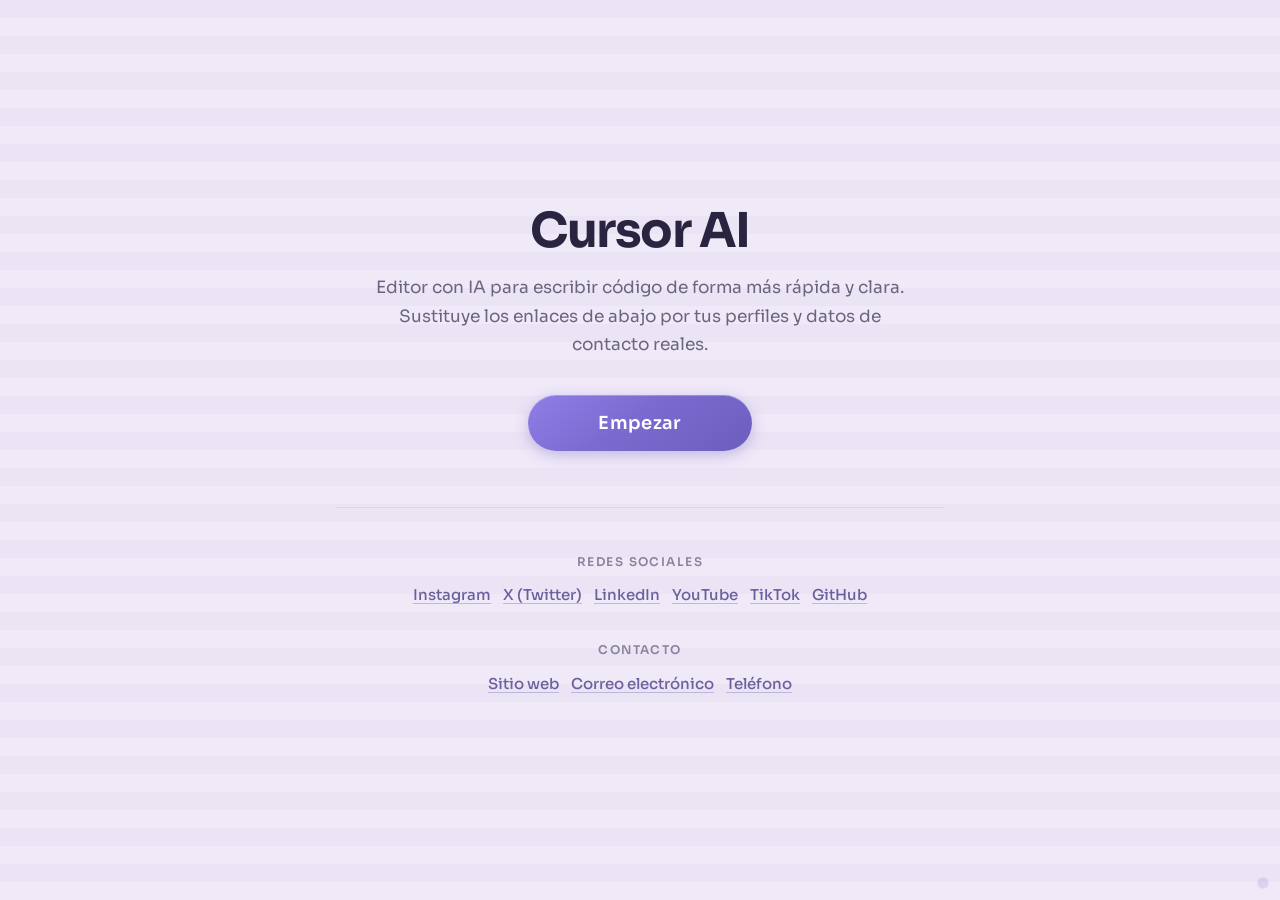
==== index.html @ 70b474c1 "Primer proyecto web con minijuego" ====
<!DOCTYPE html>
<html lang="es">
  <head>
    <meta charset="UTF-8" />
    <meta name="viewport" content="width=device-width, initial-scale=1.0" />
    <title>Cursor AI</title>
    <link rel="preconnect" href="https://fonts.googleapis.com" />
    <link rel="preconnect" href="https://fonts.gstatic.com" crossorigin />
    <link
      href="https://fonts.googleapis.com/css2?family=Sora:wght@400;500;600;700&display=swap"
      rel="stylesheet"
    />
    <link rel="stylesheet" href="styles.css" />
  </head>
  <body>
    <main class="hero">
      <h1 class="hero__title">Cursor AI</h1>
      <p class="hero__description">
        Editor con IA para escribir código de forma más rápida y clara. Sustituye
        los enlaces de abajo por tus perfiles y datos de contacto reales.
      </p>
      <button type="button" class="hero__button">Empezar</button>

      <footer class="footer">
        <section class="footer__section" aria-labelledby="footer-social">
          <h2 id="footer-social" class="footer__heading">Redes sociales</h2>
          <nav class="footer__nav" aria-label="Redes sociales">
            <a
              class="footer__link"
              href="https://www.instagram.com/"
              target="_blank"
              rel="noopener noreferrer"
              >Instagram</a
            >
            <a
              class="footer__link"
              href="https://x.com/"
              target="_blank"
              rel="noopener noreferrer"
              >X (Twitter)</a
            >
            <a
              class="footer__link"
              href="https://www.linkedin.com/"
              target="_blank"
              rel="noopener noreferrer"
              >LinkedIn</a
            >
            <a
              class="footer__link"
              href="https://www.youtube.com/"
              target="_blank"
              rel="noopener noreferrer"
              >YouTube</a
            >
            <a
              class="footer__link"
              href="https://www.tiktok.com/"
              target="_blank"
              rel="noopener noreferrer"
              >TikTok</a
            >
            <a
              class="footer__link"
              href="https://github.com/"
              target="_blank"
              rel="noopener noreferrer"
              >GitHub</a
            >
          </nav>
        </section>

        <section class="footer__section" aria-labelledby="footer-contact">
          <h2 id="footer-contact" class="footer__heading">Contacto</h2>
          <nav class="footer__nav" aria-label="Formas de contacto">
            <a
              class="footer__link"
              href="https://cursor.com"
              target="_blank"
              rel="noopener noreferrer"
              >Sitio web</a
            >
            <a
              class="footer__link"
              href="mailto:contacto@ejemplo.com"
              >Correo electrónico</a
            >
            <a class="footer__link" href="tel:+34900000000">Teléfono</a>
          </nav>
        </section>
      </footer>

      <a
        href="easter.html"
        class="easter-egg"
        aria-label="Secreto: ir al minijuego"
        title=""
      ></a>
    </main>
  </body>
</html>
---- styles.css ----
*,
*::before,
*::after {
  box-sizing: border-box;
}

html {
  -webkit-text-size-adjust: 100%;
}

body {
  margin: 0;
  min-height: 100vh;
  min-height: 100dvh;
  font-family: "Sora", system-ui, -apple-system, sans-serif;
  line-height: 1.65;
  color: #3d3754;
  display: flex;
  flex-direction: column;
  align-items: center;
  justify-content: center;
  padding: clamp(1.5rem, 4vw, 2.5rem) clamp(1.25rem, 5vw, 2rem);
  /* Fondo suave: rayas horizontales tenues + degradado */
  background-color: #f3f0fa;
  background-image: repeating-linear-gradient(
      180deg,
      #ebe4f5 0,
      #ebe4f5 18px,
      #f0e9f8 18px,
      #f0e9f8 36px
    ),
    repeating-linear-gradient(
      180deg,
      transparent 0,
      transparent 6px,
      rgba(124, 107, 207, 0.06) 6px,
      rgba(124, 107, 207, 0.06) 7px
    ),
    radial-gradient(
      ellipse 100% 70% at 50% -15%,
      rgba(255, 255, 255, 0.9),
      transparent 52%
    );
  background-attachment: fixed;
}

.hero {
  width: 100%;
  max-width: min(38rem, 100%);
  margin: 0 auto;
  padding: 0;
  text-align: center;
}

.hero__title {
  margin: 0 0 clamp(0.75rem, 2vw, 1rem);
  font-size: clamp(1.875rem, 6vw + 0.5rem, 3rem);
  font-weight: 700;
  letter-spacing: -0.03em;
  line-height: 1.15;
  color: #2a2440;
}

.hero__description {
  margin: 0 0 clamp(1.75rem, 5vw, 2.25rem);
  font-size: clamp(0.9375rem, 2.5vw, 1.0625rem);
  font-weight: 400;
  color: #6b6580;
  max-width: 32em;
  margin-left: auto;
  margin-right: auto;
}

.hero__button {
  display: inline-flex;
  align-items: center;
  justify-content: center;
  min-height: 3.5rem;
  min-width: 14rem;
  padding: 1rem 2.5rem;
  font-family: inherit;
  font-size: clamp(1rem, 2.5vw, 1.125rem);
  font-weight: 600;
  letter-spacing: 0.02em;
  color: #fff;
  background: linear-gradient(145deg, #8f7ee8 0%, #7c6bcf 45%, #6b5dbe 100%);
  border-radius: 999px;
  border: none;
  cursor: pointer;
  box-shadow: 0 4px 14px rgba(108, 91, 190, 0.35),
    0 1px 0 rgba(255, 255, 255, 0.25) inset;
  transition: transform 0.22s ease, box-shadow 0.22s ease,
    filter 0.22s ease;
}

.hero__button:hover {
  transform: translateY(-3px) scale(1.02);
  box-shadow: 0 12px 28px rgba(108, 91, 190, 0.45),
    0 4px 12px rgba(108, 91, 190, 0.2), 0 1px 0 rgba(255, 255, 255, 0.35) inset;
  filter: brightness(1.06);
}

.hero__button:focus-visible {
  outline: 3px solid rgba(124, 107, 207, 0.55);
  outline-offset: 4px;
}

.hero__button:active {
  transform: translateY(-1px) scale(1);
  box-shadow: 0 4px 16px rgba(108, 91, 190, 0.35);
  filter: brightness(0.98);
}

@media (prefers-reduced-motion: reduce) {
  .hero__button {
    transition: background 0.15s ease, box-shadow 0.15s ease;
  }

  .hero__button:hover {
    transform: none;
    filter: none;
    box-shadow: 0 6px 20px rgba(108, 91, 190, 0.4),
      0 1px 0 rgba(255, 255, 255, 0.25) inset;
  }

  .hero__button:active {
    transform: none;
  }
}

.footer {
  margin-top: clamp(2.5rem, 7vw, 3.5rem);
  padding-top: clamp(2rem, 6vw, 2.75rem);
  border-top: 1px solid rgba(42, 36, 64, 0.08);
  text-align: center;
}

.footer__section {
  margin-bottom: clamp(1.5rem, 4vw, 2rem);
}

.footer__section:last-child {
  margin-bottom: 0;
}

.footer__heading {
  margin: 0 0 0.75rem;
  font-size: clamp(0.6875rem, 2vw, 0.75rem);
  font-weight: 600;
  letter-spacing: 0.12em;
  text-transform: uppercase;
  color: #8b849e;
}

.footer__nav {
  display: flex;
  flex-wrap: wrap;
  gap: 0.5rem 0.75rem;
  justify-content: center;
  align-items: center;
}

.footer__link {
  font-size: clamp(0.875rem, 2.4vw, 0.9375rem);
  font-weight: 500;
  color: #6b5f9e;
  text-decoration: underline;
  text-decoration-color: rgba(107, 95, 158, 0.35);
  text-underline-offset: 0.2em;
  transition: color 0.15s ease, text-decoration-color 0.15s ease;
}

.footer__link:hover {
  color: #5548a8;
  text-decoration-color: rgba(85, 72, 168, 0.55);
}

.footer__link:focus-visible {
  outline: 2px solid rgba(124, 107, 207, 0.6);
  outline-offset: 3px;
  border-radius: 2px;
}

/* Easter egg: enlace discreto en esquina */
.easter-egg {
  position: fixed;
  z-index: 9999;
  right: max(0.75rem, env(safe-area-inset-right));
  bottom: max(0.75rem, env(safe-area-inset-bottom));
  width: 0.625rem;
  height: 0.625rem;
  border-radius: 50%;
  background: rgba(107, 93, 190, 0.35);
  box-shadow: 0 0 0 1px rgba(107, 93, 190, 0.2);
  opacity: 0.45;
  transition: opacity 0.2s ease, transform 0.2s ease, background 0.2s ease;
}

.easter-egg:hover {
  opacity: 1;
  background: rgba(107, 93, 190, 0.65);
  transform: scale(1.15);
}

.easter-egg:focus-visible {
  opacity: 1;
  outline: 2px solid #7c6bcf;
  outline-offset: 3px;
}

@media (prefers-reduced-motion: reduce) {
  .easter-egg {
    transition: none;
  }

  .easter-egg:hover {
    transform: none;
  }
}

/* Página del minijuego (easter.html) */
.game-page {
  width: 100%;
  max-width: 32rem;
  margin: 0 auto;
  padding: clamp(1.5rem, 5vw, 2.5rem) clamp(1rem, 4vw, 1.5rem)
    max(1.5rem, env(safe-area-inset-bottom));
  min-height: 100dvh;
  display: flex;
  flex-direction: column;
  align-items: center;
  justify-content: center;
  text-align: center;
}

.game-back {
  align-self: flex-start;
  margin-bottom: 1rem;
  font-size: 0.875rem;
  font-weight: 500;
  color: #6b6580;
  text-decoration: none;
  transition: color 0.15s ease;
}

.game-back:hover {
  color: #5548a8;
}

.game-back:focus-visible {
  outline: 2px solid rgba(124, 107, 207, 0.55);
  outline-offset: 3px;
  border-radius: 2px;
}

.game-title {
  margin: 0 0 0.5rem;
  font-size: clamp(1.5rem, 4vw, 1.875rem);
  font-weight: 700;
  letter-spacing: -0.02em;
  color: #2a2440;
}

.game-intro {
  margin: 0 0 1.25rem;
  font-size: 0.9375rem;
  color: #6b6580;
  max-width: 26rem;
}

.game-hud {
  display: flex;
  flex-wrap: wrap;
  gap: 0.75rem 1.5rem;
  justify-content: center;
  margin-bottom: 1rem;
  font-size: 0.9375rem;
  font-weight: 600;
  color: #524a68;
}

.game-field {
  position: relative;
  width: min(100%, 420px);
  height: min(52vh, 360px);
  flex-shrink: 0;
  border-radius: 1rem;
  border: 1px solid rgba(124, 107, 207, 0.18);
  background: rgba(255, 255, 255, 0.55);
  box-shadow: 0 8px 32px rgba(107, 93, 190, 0.12);
  overflow: hidden;
}

.game-target {
  position: absolute;
  left: 0;
  top: 0;
  width: 3rem;
  height: 3rem;
  margin: 0;
  padding: 0;
  border: none;
  border-radius: 50%;
  background: linear-gradient(145deg, #9d8ef0 0%, #7c6bcf 100%);
  cursor: pointer;
  box-shadow: 0 6px 20px rgba(108, 91, 190, 0.4);
  transition: transform 0.08s ease;
}

.game-target:not(:disabled):active {
  transform: scale(0.92);
}

.game-target:disabled {
  opacity: 0;
  pointer-events: none;
}

.is-hidden {
  display: none !important;
}

.game-overlay {
  position: fixed;
  inset: 0;
  z-index: 100;
  display: flex;
  align-items: center;
  justify-content: center;
  padding: 1.5rem;
  background: rgba(42, 36, 64, 0.35);
  backdrop-filter: blur(10px);
}

.game-overlay.is-hidden {
  display: none;
}

.game-modal {
  max-width: 22rem;
  padding: clamp(1.5rem, 4vw, 2rem);
  border-radius: 1rem;
  border: 1px solid rgba(124, 107, 207, 0.2);
  background: rgba(255, 255, 255, 0.92);
  box-shadow: 0 20px 50px rgba(107, 93, 190, 0.18);
  text-align: center;
}

.game-modal p {
  margin: 0 0 1.25rem;
  font-size: 0.9375rem;
  color: #524a68;
  line-height: 1.5;
}

.game-modal__actions {
  display: flex;
  flex-direction: column;
  gap: 0.75rem;
}

.game-modal button {
  font-family: inherit;
  font-size: 0.9375rem;
  font-weight: 600;
  padding: 0.65rem 1.25rem;
  border-radius: 0.5rem;
  border: 1px solid rgba(124, 107, 207, 0.22);
  cursor: pointer;
  transition: background 0.15s ease, color 0.15s ease, filter 0.15s ease,
    box-shadow 0.15s ease;
}

.game-modal .btn-primary {
  color: #fff;
  background: linear-gradient(145deg, #8f7ee8 0%, #7c6bcf 100%);
  border: none;
  box-shadow: 0 4px 14px rgba(108, 91, 190, 0.35);
}

.game-modal .btn-primary:hover {
  filter: brightness(1.06);
  box-shadow: 0 8px 22px rgba(108, 91, 190, 0.42);
}

.game-modal .btn-ghost {
  color: #6b6580;
  background: rgba(124, 107, 207, 0.08);
}

.game-modal .btn-ghost:hover {
  color: #5548a8;
  background: rgba(124, 107, 207, 0.14);
}

.game-modal a.btn-ghost {
  display: block;
  text-decoration: none;
  text-align: center;
  box-sizing: border-box;
  font-family: inherit;
  font-size: 0.9375rem;
  font-weight: 600;
  padding: 0.65rem 1.25rem;
  border-radius: 0.5rem;
  border: 1px solid rgba(124, 107, 207, 0.22);
}

.game-modal button:focus-visible,
.game-modal a.btn-ghost:focus-visible {
  outline: 2px solid rgba(124, 107, 207, 0.55);
  outline-offset: 2px;
}
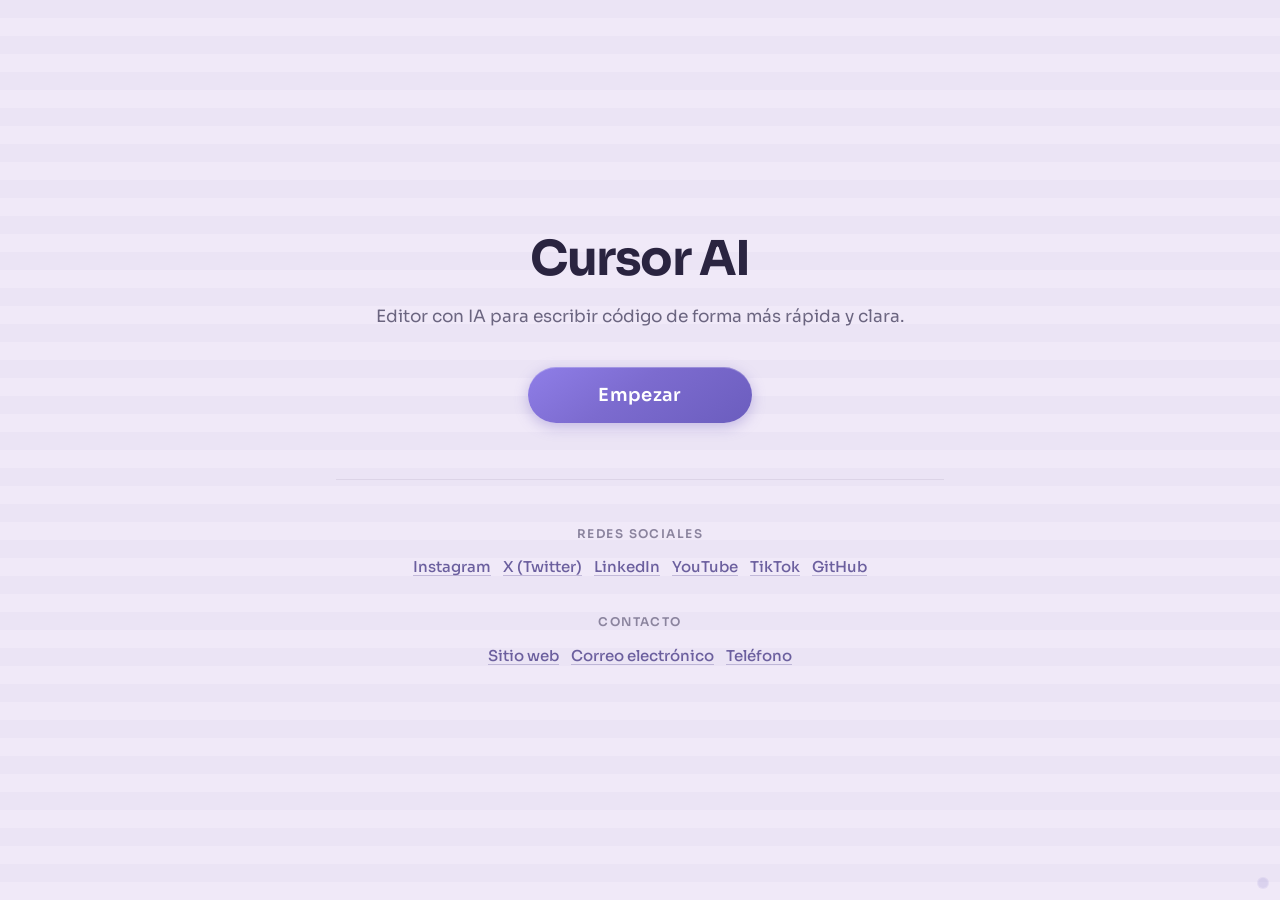
==== commit 8f44e8cf: "prueba final" ====
--- a/index.html
+++ b/index.html
@@ -16,8 +16,7 @@
     <main class="hero">
       <h1 class="hero__title">Cursor AI</h1>
       <p class="hero__description">
-        Editor con IA para escribir código de forma más rápida y clara. Sustituye
-        los enlaces de abajo por tus perfiles y datos de contacto reales.
+        Editor con IA para escribir código de forma más rápida y clara.
       </p>
       <button type="button" class="hero__button">Empezar</button>
 
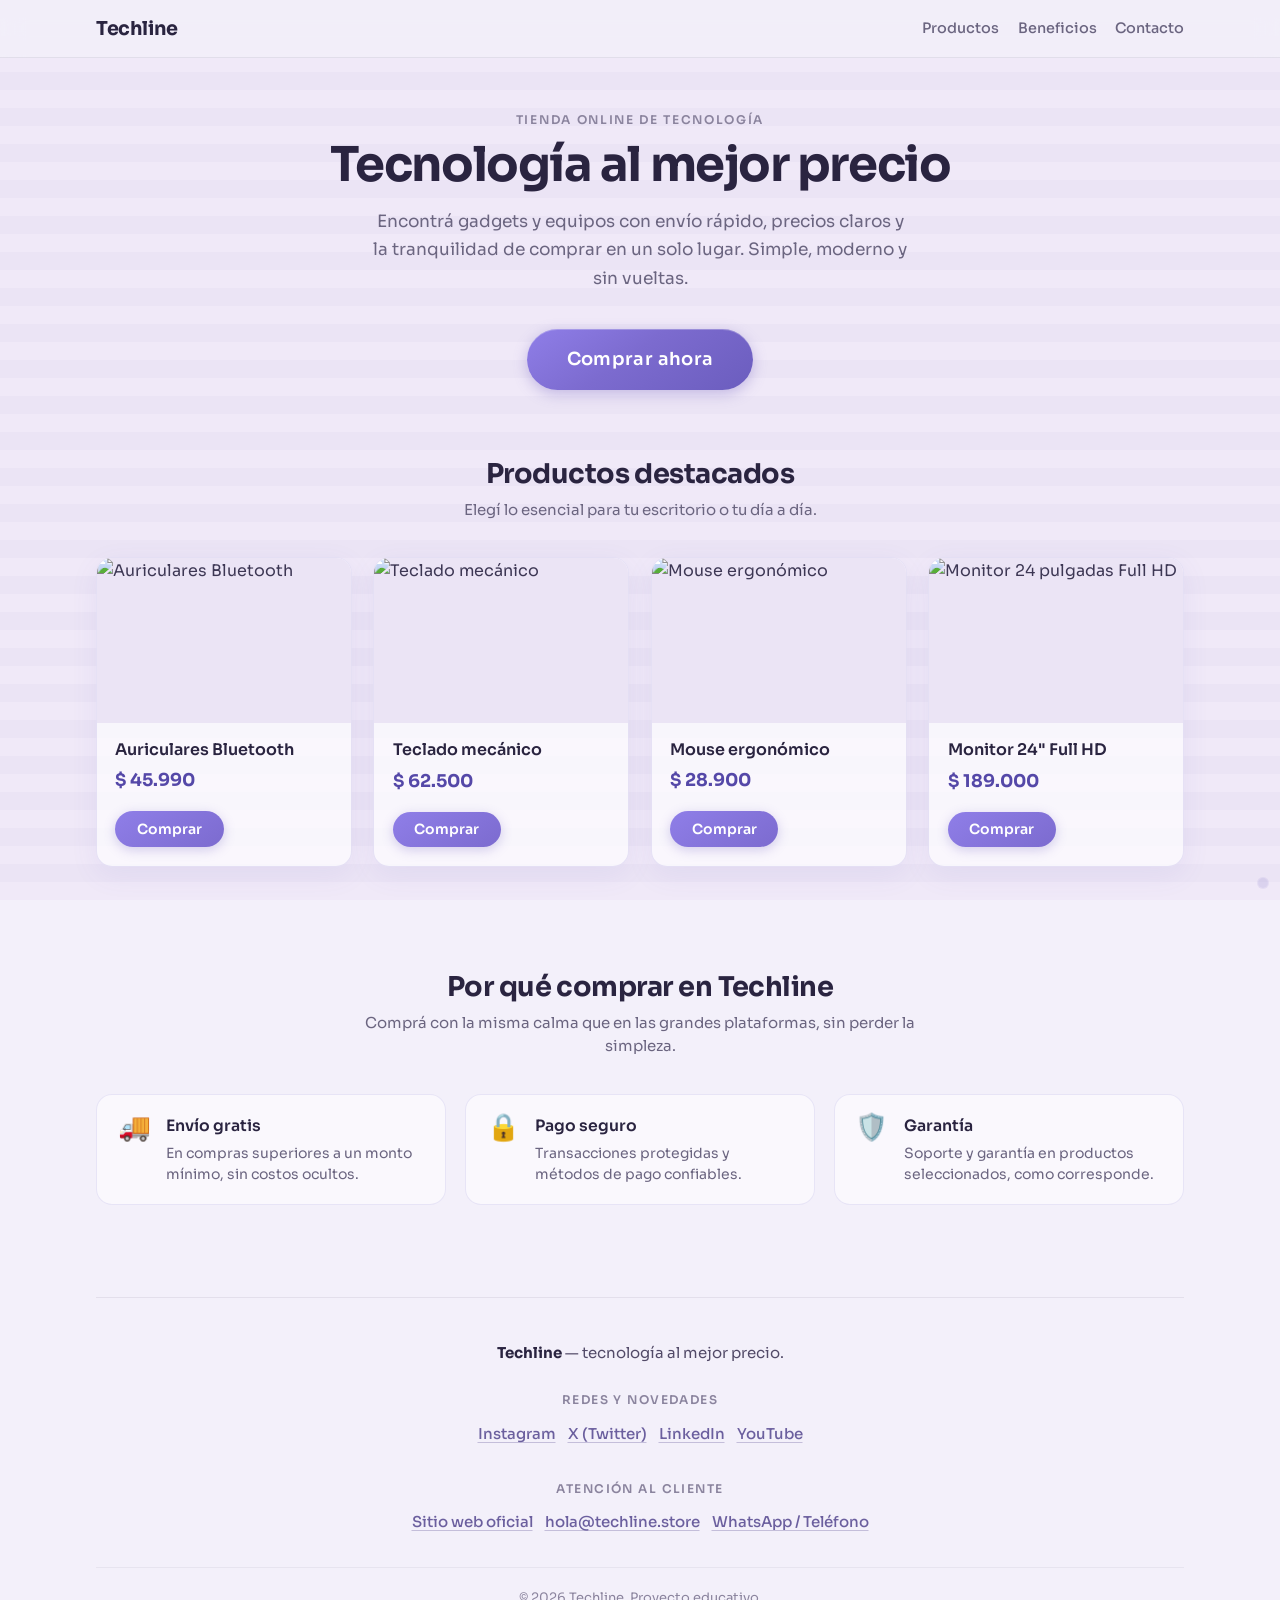
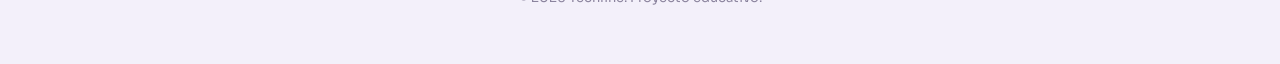
==== commit ac688aea: "actualizo mi web" ====
--- a/index.html
+++ b/index.html
@@ -3,7 +3,11 @@
   <head>
     <meta charset="UTF-8" />
     <meta name="viewport" content="width=device-width, initial-scale=1.0" />
-    <title>Cursor AI</title>
+    <meta
+      name="description"
+      content="Techline — tecnología al mejor precio. Auriculares, teclados, monitores y más."
+    />
+    <title>Techline — Tecnología al mejor precio</title>
     <link rel="preconnect" href="https://fonts.googleapis.com" />
     <link rel="preconnect" href="https://fonts.gstatic.com" crossorigin />
     <link
@@ -13,16 +17,187 @@
     <link rel="stylesheet" href="styles.css" />
   </head>
   <body>
-    <main class="hero">
-      <h1 class="hero__title">Cursor AI</h1>
-      <p class="hero__description">
-        Editor con IA para escribir código de forma más rápida y clara.
-      </p>
-      <button type="button" class="hero__button">Empezar</button>
-
-      <footer class="footer">
+    <header class="header">
+      <div class="header__inner">
+        <a href="#inicio" class="logo">Techline</a>
+        <nav class="nav" aria-label="Principal">
+          <a href="#productos" class="nav__link">Productos</a>
+          <a href="#beneficios" class="nav__link">Beneficios</a>
+          <a href="#contacto" class="nav__link">Contacto</a>
+        </nav>
+      </div>
+    </header>
+
+    <main class="main" id="inicio">
+      <section class="hero" aria-labelledby="hero-title">
+        <p class="hero__eyebrow">Tienda online de tecnología</p>
+        <h1 id="hero-title" class="hero__title">Tecnología al mejor precio</h1>
+        <p class="hero__description">
+          Encontrá gadgets y equipos con envío rápido, precios claros y la
+          tranquilidad de comprar en un solo lugar. Simple, moderno y sin
+          vueltas.
+        </p>
+        <a href="#productos" class="hero__button">Comprar ahora</a>
+      </section>
+
+      <section class="section products" id="productos" aria-labelledby="products-title">
+        <div class="section__head">
+          <h2 id="products-title" class="section__title">Productos destacados</h2>
+          <p class="section__subtitle">
+            Elegí lo esencial para tu escritorio o tu día a día.
+          </p>
+        </div>
+
+        <div class="products__grid">
+          <article class="product-card">
+            <div class="product-card__media">
+              <img
+                class="product-card__img"
+                src="https://placehold.co/400x260/ebe4f5/5548a8/png?text=Auriculares"
+                alt="Auriculares Bluetooth"
+                width="400"
+                height="260"
+                loading="lazy"
+              />
+            </div>
+            <div class="product-card__body">
+              <h3 class="product-card__name">Auriculares Bluetooth</h3>
+              <p class="product-card__price" aria-label="Precio">$ 45.990</p>
+              <button
+                type="button"
+                class="product-card__btn js-buy"
+                data-product="Auriculares Bluetooth"
+              >
+                Comprar
+              </button>
+            </div>
+          </article>
+
+          <article class="product-card">
+            <div class="product-card__media">
+              <img
+                class="product-card__img"
+                src="https://placehold.co/400x260/ebe4f5/5548a8/png?text=Teclado"
+                alt="Teclado mecánico"
+                width="400"
+                height="260"
+                loading="lazy"
+              />
+            </div>
+            <div class="product-card__body">
+              <h3 class="product-card__name">Teclado mecánico</h3>
+              <p class="product-card__price" aria-label="Precio">$ 62.500</p>
+              <button
+                type="button"
+                class="product-card__btn js-buy"
+                data-product="Teclado mecánico"
+              >
+                Comprar
+              </button>
+            </div>
+          </article>
+
+          <article class="product-card">
+            <div class="product-card__media">
+              <img
+                class="product-card__img"
+                src="https://placehold.co/400x260/ebe4f5/5548a8/png?text=Mouse"
+                alt="Mouse ergonómico"
+                width="400"
+                height="260"
+                loading="lazy"
+              />
+            </div>
+            <div class="product-card__body">
+              <h3 class="product-card__name">Mouse ergonómico</h3>
+              <p class="product-card__price" aria-label="Precio">$ 28.900</p>
+              <button
+                type="button"
+                class="product-card__btn js-buy"
+                data-product="Mouse ergonómico"
+              >
+                Comprar
+              </button>
+            </div>
+          </article>
+
+          <article class="product-card">
+            <div class="product-card__media">
+              <img
+                class="product-card__img"
+                src="https://placehold.co/400x260/ebe4f5/5548a8/png?text=Monitor"
+                alt="Monitor 24 pulgadas Full HD"
+                width="400"
+                height="260"
+                loading="lazy"
+              />
+            </div>
+            <div class="product-card__body">
+              <h3 class="product-card__name">Monitor 24&quot; Full HD</h3>
+              <p class="product-card__price" aria-label="Precio">$ 189.000</p>
+              <button
+                type="button"
+                class="product-card__btn js-buy"
+                data-product="Monitor 24 Full HD"
+              >
+                Comprar
+              </button>
+            </div>
+          </article>
+        </div>
+      </section>
+
+      <section
+        class="section benefits"
+        id="beneficios"
+        aria-labelledby="benefits-title"
+      >
+        <div class="section__head">
+          <h2 id="benefits-title" class="section__title">Por qué comprar en Techline</h2>
+          <p class="section__subtitle">
+            Comprá con la misma calma que en las grandes plataformas, sin perder
+            la simpleza.
+          </p>
+        </div>
+
+        <ul class="benefits__list">
+          <li class="benefits__item">
+            <span class="benefits__icon" aria-hidden="true">🚚</span>
+            <div class="benefits__text">
+              <h3 class="benefits__name">Envío gratis</h3>
+              <p class="benefits__desc">
+                En compras superiores a un monto mínimo, sin costos ocultos.
+              </p>
+            </div>
+          </li>
+          <li class="benefits__item">
+            <span class="benefits__icon" aria-hidden="true">🔒</span>
+            <div class="benefits__text">
+              <h3 class="benefits__name">Pago seguro</h3>
+              <p class="benefits__desc">
+                Transacciones protegidas y métodos de pago confiables.
+              </p>
+            </div>
+          </li>
+          <li class="benefits__item">
+            <span class="benefits__icon" aria-hidden="true">🛡️</span>
+            <div class="benefits__text">
+              <h3 class="benefits__name">Garantía</h3>
+              <p class="benefits__desc">
+                Soporte y garantía en productos seleccionados, como corresponde.
+              </p>
+            </div>
+          </li>
+        </ul>
+      </section>
+
+      <footer class="footer" id="contacto">
+        <p class="footer__brand">
+          <strong>Techline</strong> — tecnología al mejor precio.
+        </p>
+
         <section class="footer__section" aria-labelledby="footer-social">
-          <h2 id="footer-social" class="footer__heading">Redes sociales</h2>
+          <h2 id="footer-social" class="footer__heading">Redes y novedades</h2>
           <nav class="footer__nav" aria-label="Redes sociales">
             <a
               class="footer__link"
@@ -51,43 +226,33 @@
               target="_blank"
               rel="noopener noreferrer"
               >YouTube</a
-            >
-            <a
-              class="footer__link"
-              href="https://www.tiktok.com/"
-              target="_blank"
-              rel="noopener noreferrer"
-              >TikTok</a
-            >
-            <a
-              class="footer__link"
-              href="https://github.com/"
-              target="_blank"
-              rel="noopener noreferrer"
-              >GitHub</a
             >
           </nav>
         </section>
 
         <section class="footer__section" aria-labelledby="footer-contact">
-          <h2 id="footer-contact" class="footer__heading">Contacto</h2>
+          <h2 id="footer-contact" class="footer__heading">Atención al cliente</h2>
           <nav class="footer__nav" aria-label="Formas de contacto">
-            <a
-              class="footer__link"
-              href="https://cursor.com"
-              target="_blank"
-              rel="noopener noreferrer"
-              >Sitio web</a
-            >
-            <a
-              class="footer__link"
-              href="mailto:contacto@ejemplo.com"
-              >Correo electrónico</a
-            >
-            <a class="footer__link" href="tel:+34900000000">Teléfono</a>
+            <a class="footer__link" href="https://techline.example.com"
+              >Sitio web oficial</a
+            >
+            <a class="footer__link" href="mailto:hola@techline.store"
+              >hola@techline.store</a
+            >
+            <a class="footer__link" href="tel:+5411999887766">WhatsApp / Teléfono</a>
           </nav>
         </section>
+
+        <p class="footer__legal">© <span id="year"></span> Techline. Proyecto educativo.</p>
       </footer>
+
+      <div
+        id="toast"
+        class="toast"
+        role="status"
+        aria-live="polite"
+        aria-atomic="true"
+      ></div>
 
       <a
         href="easter.html"
@@ -96,5 +261,27 @@
         title=""
       ></a>
     </main>
+
+    <script>
+      document.getElementById("year").textContent = new Date().getFullYear();
+
+      (function () {
+        var toast = document.getElementById("toast");
+        var hideTimer;
+
+        document.querySelectorAll(".js-buy").forEach(function (btn) {
+          btn.addEventListener("click", function () {
+            var name = btn.getAttribute("data-product") || "Producto";
+            toast.textContent =
+              "¡Listo! Demo: agregamos «" + name + "» al carrito.";
+            toast.classList.add("toast--visible");
+            clearTimeout(hideTimer);
+            hideTimer = setTimeout(function () {
+              toast.classList.remove("toast--visible");
+            }, 3200);
+          });
+        });
+      })();
+    </script>
   </body>
 </html>
--- a/styles.css
+++ b/styles.css
@@ -6,6 +6,13 @@
 
 html {
   -webkit-text-size-adjust: 100%;
+  scroll-behavior: smooth;
+}
+
+@media (prefers-reduced-motion: reduce) {
+  html {
+    scroll-behavior: auto;
+  }
 }
 
 body {
@@ -15,12 +22,7 @@
   font-family: "Sora", system-ui, -apple-system, sans-serif;
   line-height: 1.65;
   color: #3d3754;
-  display: flex;
-  flex-direction: column;
-  align-items: center;
-  justify-content: center;
-  padding: clamp(1.5rem, 4vw, 2.5rem) clamp(1.25rem, 5vw, 2rem);
-  /* Fondo suave: rayas horizontales tenues + degradado */
+  /* Fondo suave: rayas horizontales tenues + degradado (misma estética) */
   background-color: #f3f0fa;
   background-image: repeating-linear-gradient(
       180deg,
@@ -44,12 +46,94 @@
   background-attachment: fixed;
 }
 
+.header {
+  position: sticky;
+  top: 0;
+  z-index: 50;
+  background: rgba(243, 240, 250, 0.88);
+  backdrop-filter: blur(12px);
+  -webkit-backdrop-filter: blur(12px);
+  border-bottom: 1px solid rgba(42, 36, 64, 0.08);
+}
+
+.header__inner {
+  max-width: 72rem;
+  margin: 0 auto;
+  padding: 0.8rem clamp(1.25rem, 5vw, 2rem);
+  display: flex;
+  align-items: center;
+  justify-content: space-between;
+  gap: 1rem;
+  flex-wrap: wrap;
+}
+
+.logo {
+  font-size: 1.2rem;
+  font-weight: 700;
+  letter-spacing: -0.02em;
+  color: #2a2440;
+  text-decoration: none;
+  transition: color 0.15s ease;
+}
+
+.logo:hover {
+  color: #5548a8;
+}
+
+.logo:focus-visible {
+  outline: 2px solid rgba(124, 107, 207, 0.55);
+  outline-offset: 3px;
+  border-radius: 4px;
+}
+
+.nav {
+  display: flex;
+  flex-wrap: wrap;
+  align-items: center;
+  gap: 0.25rem 1.15rem;
+}
+
+.nav__link {
+  font-size: 0.9rem;
+  font-weight: 500;
+  color: #6b6580;
+  text-decoration: none;
+  transition: color 0.15s ease;
+}
+
+.nav__link:hover {
+  color: #5548a8;
+}
+
+.nav__link:focus-visible {
+  outline: 2px solid rgba(124, 107, 207, 0.55);
+  outline-offset: 2px;
+  border-radius: 4px;
+}
+
+.main {
+  width: 100%;
+  max-width: 72rem;
+  margin: 0 auto;
+  padding: 0 clamp(1.25rem, 5vw, 2rem)
+    clamp(2.25rem, 5vw, 3.5rem);
+}
+
 .hero {
   width: 100%;
-  max-width: min(38rem, 100%);
+  max-width: 40rem;
   margin: 0 auto;
-  padding: 0;
+  padding: clamp(2rem, 6vw, 3.25rem) 0 clamp(0.5rem, 2vw, 1rem);
   text-align: center;
+}
+
+.hero__eyebrow {
+  margin: 0 0 0.45rem;
+  font-size: 0.75rem;
+  font-weight: 600;
+  letter-spacing: 0.14em;
+  text-transform: uppercase;
+  color: #8b849e;
 }
 
 .hero__title {
@@ -93,6 +177,11 @@
     filter 0.22s ease;
 }
 
+a.hero__button {
+  text-decoration: none;
+  box-sizing: border-box;
+}
+
 .hero__button:hover {
   transform: translateY(-3px) scale(1.02);
   box-shadow: 0 12px 28px rgba(108, 91, 190, 0.45),
@@ -128,11 +217,230 @@
   }
 }
 
+.section {
+  padding: clamp(2rem, 5vw, 3.25rem) 0;
+}
+
+.section__head {
+  max-width: 36rem;
+  margin: 0 auto clamp(1.5rem, 3.5vw, 2.25rem);
+  text-align: center;
+}
+
+.section__title {
+  margin: 0 0 0.45rem;
+  font-size: clamp(1.3rem, 3.2vw, 1.7rem);
+  font-weight: 700;
+  letter-spacing: -0.02em;
+  line-height: 1.2;
+  color: #2a2440;
+}
+
+.section__subtitle {
+  margin: 0;
+  font-size: 0.9375rem;
+  color: #6b6580;
+  line-height: 1.55;
+}
+
+.products__grid {
+  display: grid;
+  grid-template-columns: repeat(auto-fill, minmax(15.75rem, 1fr));
+  gap: clamp(1rem, 2.5vw, 1.35rem);
+}
+
+.product-card {
+  display: flex;
+  flex-direction: column;
+  background: rgba(255, 255, 255, 0.65);
+  border: 1px solid rgba(124, 107, 207, 0.16);
+  border-radius: 1rem;
+  overflow: hidden;
+  box-shadow: 0 8px 28px rgba(107, 93, 190, 0.08);
+  transition: transform 0.28s ease, box-shadow 0.28s ease,
+    border-color 0.28s ease;
+}
+
+.product-card:hover {
+  transform: translateY(-6px);
+  box-shadow: 0 18px 44px rgba(107, 93, 190, 0.14);
+  border-color: rgba(124, 107, 207, 0.3);
+}
+
+.product-card__media {
+  aspect-ratio: 400 / 260;
+  overflow: hidden;
+  background: #ebe4f5;
+}
+
+.product-card__img {
+  width: 100%;
+  height: 100%;
+  object-fit: cover;
+  display: block;
+  transition: transform 0.4s ease;
+}
+
+.product-card:hover .product-card__img {
+  transform: scale(1.06);
+}
+
+.product-card__body {
+  flex: 1;
+  display: flex;
+  flex-direction: column;
+  gap: 0.35rem;
+  padding: 1.05rem 1.15rem 1.2rem;
+  text-align: left;
+}
+
+.product-card__name {
+  margin: 0;
+  font-size: 1rem;
+  font-weight: 600;
+  color: #2a2440;
+  line-height: 1.3;
+}
+
+.product-card__price {
+  margin: 0;
+  font-size: 1.1rem;
+  font-weight: 700;
+  color: #5548a8;
+}
+
+.product-card__btn {
+  margin-top: 0.65rem;
+  align-self: flex-start;
+  padding: 0.55rem 1.35rem;
+  font-family: inherit;
+  font-size: 0.875rem;
+  font-weight: 600;
+  color: #fff;
+  background: linear-gradient(145deg, #8f7ee8 0%, #7c6bcf 100%);
+  border: none;
+  border-radius: 999px;
+  cursor: pointer;
+  box-shadow: 0 3px 12px rgba(108, 91, 190, 0.28);
+  transition: transform 0.2s ease, filter 0.2s ease, box-shadow 0.2s ease;
+}
+
+.product-card__btn:hover {
+  filter: brightness(1.06);
+  transform: translateY(-2px);
+  box-shadow: 0 8px 20px rgba(108, 91, 190, 0.34);
+}
+
+.product-card__btn:focus-visible {
+  outline: 2px solid rgba(124, 107, 207, 0.65);
+  outline-offset: 2px;
+}
+
+.product-card__btn:active {
+  transform: translateY(0);
+  filter: brightness(0.98);
+}
+
+.benefits__list {
+  list-style: none;
+  margin: 0;
+  padding: 0;
+  display: grid;
+  grid-template-columns: 1fr;
+  gap: 1rem;
+}
+
+@media (min-width: 700px) {
+  .benefits__list {
+    grid-template-columns: repeat(3, 1fr);
+    gap: 1.15rem;
+  }
+}
+
+.benefits__item {
+  display: flex;
+  gap: 0.95rem;
+  align-items: flex-start;
+  padding: 1.2rem 1.3rem;
+  background: rgba(255, 255, 255, 0.55);
+  border: 1px solid rgba(124, 107, 207, 0.14);
+  border-radius: 1rem;
+  transition: border-color 0.22s ease, box-shadow 0.22s ease;
+}
+
+.benefits__item:hover {
+  border-color: rgba(124, 107, 207, 0.26);
+  box-shadow: 0 12px 32px rgba(107, 93, 190, 0.11);
+}
+
+.benefits__icon {
+  font-size: 1.65rem;
+  line-height: 1;
+  flex-shrink: 0;
+}
+
+.benefits__text {
+  min-width: 0;
+}
+
+.benefits__name {
+  margin: 0 0 0.2rem;
+  font-size: 0.98rem;
+  font-weight: 600;
+  color: #2a2440;
+}
+
+.benefits__desc {
+  margin: 0;
+  font-size: 0.875rem;
+  color: #6b6580;
+  line-height: 1.5;
+}
+
+.toast {
+  position: fixed;
+  left: 50%;
+  bottom: max(1.1rem, env(safe-area-inset-bottom));
+  z-index: 10000;
+  max-width: min(22rem, calc(100vw - 2rem));
+  padding: 0.8rem 1.1rem;
+  font-size: 0.875rem;
+  font-weight: 500;
+  color: #2a2440;
+  text-align: center;
+  background: rgba(255, 255, 255, 0.96);
+  border: 1px solid rgba(124, 107, 207, 0.28);
+  border-radius: 0.75rem;
+  box-shadow: 0 14px 40px rgba(107, 93, 190, 0.22);
+  transform: translate(-50%, 130%);
+  opacity: 0;
+  pointer-events: none;
+  transition: transform 0.38s cubic-bezier(0.22, 1, 0.36, 1), opacity 0.28s ease;
+}
+
+.toast--visible {
+  transform: translate(-50%, 0);
+  opacity: 1;
+}
+
 .footer {
-  margin-top: clamp(2.5rem, 7vw, 3.5rem);
-  padding-top: clamp(2rem, 6vw, 2.75rem);
+  margin-top: clamp(1.5rem, 4vw, 2.5rem);
+  padding-top: clamp(2rem, 5vw, 2.75rem);
   border-top: 1px solid rgba(42, 36, 64, 0.08);
   text-align: center;
+}
+
+.footer__brand {
+  margin: 0 0 clamp(1.2rem, 3vw, 1.6rem);
+  font-size: 0.9375rem;
+  font-weight: 400;
+  color: #524a68;
+  line-height: 1.5;
+}
+
+.footer__brand strong {
+  font-weight: 700;
+  color: #2a2440;
 }
 
 .footer__section {
@@ -179,6 +487,14 @@
   outline: 2px solid rgba(124, 107, 207, 0.6);
   outline-offset: 3px;
   border-radius: 2px;
+}
+
+.footer__legal {
+  margin: clamp(1.35rem, 3.5vw, 1.85rem) 0 0;
+  padding-top: 1.15rem;
+  border-top: 1px solid rgba(42, 36, 64, 0.06);
+  font-size: 0.8125rem;
+  color: #8b849e;
 }
 
 /* Easter egg: enlace discreto en esquina */
@@ -215,6 +531,38 @@
 
   .easter-egg:hover {
     transform: none;
+  }
+
+  .product-card {
+    transition: border-color 0.2s ease, box-shadow 0.2s ease;
+  }
+
+  .product-card:hover {
+    transform: none;
+  }
+
+  .product-card:hover .product-card__img {
+    transform: none;
+  }
+
+  .product-card__btn {
+    transition: filter 0.15s ease, box-shadow 0.15s ease;
+  }
+
+  .product-card__btn:hover {
+    transform: none;
+  }
+
+  .benefits__item {
+    transition: border-color 0.2s ease, box-shadow 0.2s ease;
+  }
+
+  .toast {
+    transition: opacity 0.2s ease;
+  }
+
+  .toast--visible {
+    transform: translate(-50%, 0);
   }
 }
 
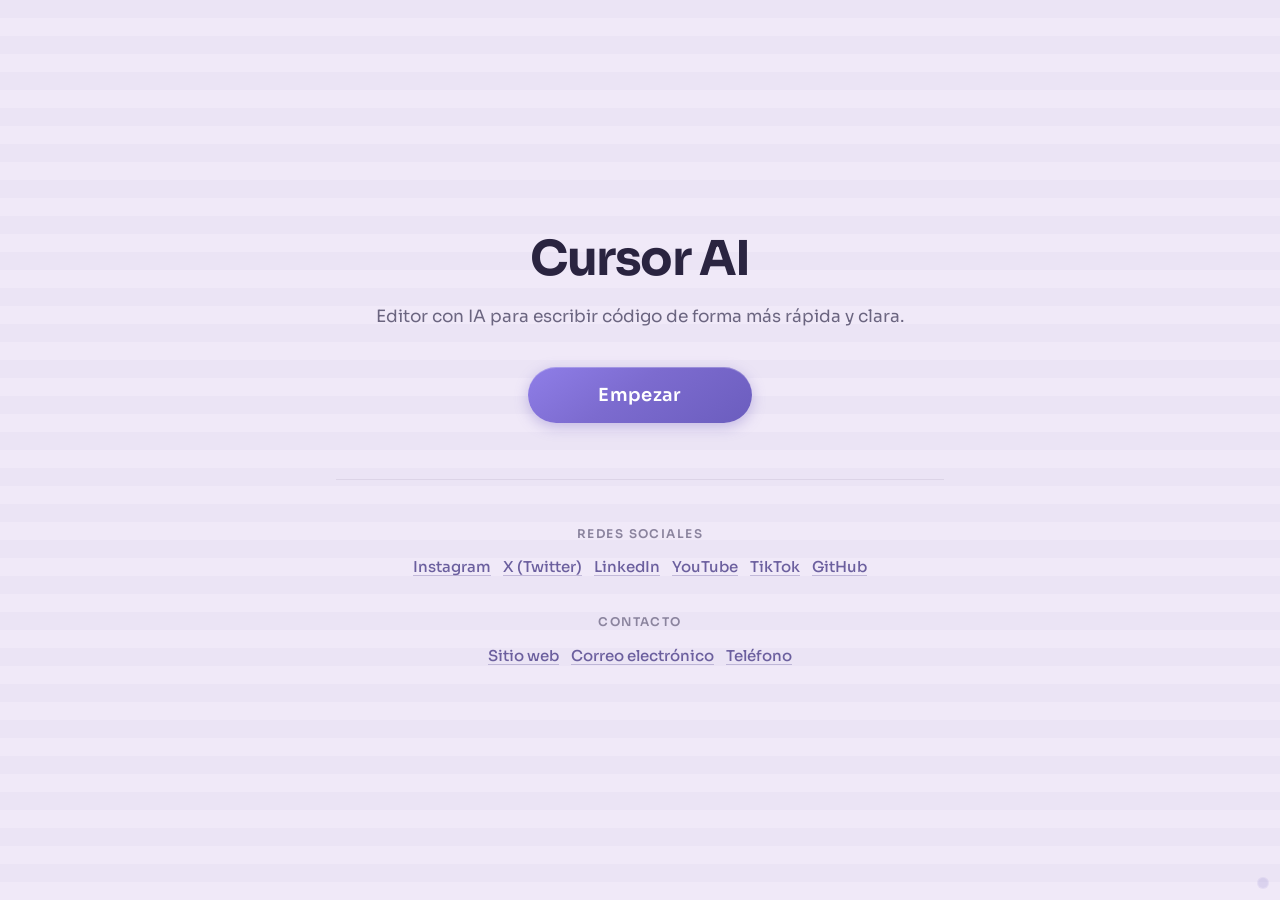
==== commit fbc91911: "deploy: 8f44e8cf56ae66f0d18634384af3e812173ec4cf" ====
--- a/index.html
+++ b/index.html
@@ -3,11 +3,7 @@
   <head>
     <meta charset="UTF-8" />
     <meta name="viewport" content="width=device-width, initial-scale=1.0" />
-    <meta
-      name="description"
-      content="Techline — tecnología al mejor precio. Auriculares, teclados, monitores y más."
-    />
-    <title>Techline — Tecnología al mejor precio</title>
+    <title>Cursor AI</title>
     <link rel="preconnect" href="https://fonts.googleapis.com" />
     <link rel="preconnect" href="https://fonts.gstatic.com" crossorigin />
     <link
@@ -17,187 +13,16 @@
     <link rel="stylesheet" href="styles.css" />
   </head>
   <body>
-    <header class="header">
-      <div class="header__inner">
-        <a href="#inicio" class="logo">Techline</a>
-        <nav class="nav" aria-label="Principal">
-          <a href="#productos" class="nav__link">Productos</a>
-          <a href="#beneficios" class="nav__link">Beneficios</a>
-          <a href="#contacto" class="nav__link">Contacto</a>
-        </nav>
-      </div>
-    </header>
+    <main class="hero">
+      <h1 class="hero__title">Cursor AI</h1>
+      <p class="hero__description">
+        Editor con IA para escribir código de forma más rápida y clara.
+      </p>
+      <button type="button" class="hero__button">Empezar</button>
 
-    <main class="main" id="inicio">
-      <section class="hero" aria-labelledby="hero-title">
-        <p class="hero__eyebrow">Tienda online de tecnología</p>
-        <h1 id="hero-title" class="hero__title">Tecnología al mejor precio</h1>
-        <p class="hero__description">
-          Encontrá gadgets y equipos con envío rápido, precios claros y la
-          tranquilidad de comprar en un solo lugar. Simple, moderno y sin
-          vueltas.
-        </p>
-        <a href="#productos" class="hero__button">Comprar ahora</a>
-      </section>
-
-      <section class="section products" id="productos" aria-labelledby="products-title">
-        <div class="section__head">
-          <h2 id="products-title" class="section__title">Productos destacados</h2>
-          <p class="section__subtitle">
-            Elegí lo esencial para tu escritorio o tu día a día.
-          </p>
-        </div>
-
-        <div class="products__grid">
-          <article class="product-card">
-            <div class="product-card__media">
-              <img
-                class="product-card__img"
-                src="https://placehold.co/400x260/ebe4f5/5548a8/png?text=Auriculares"
-                alt="Auriculares Bluetooth"
-                width="400"
-                height="260"
-                loading="lazy"
-              />
-            </div>
-            <div class="product-card__body">
-              <h3 class="product-card__name">Auriculares Bluetooth</h3>
-              <p class="product-card__price" aria-label="Precio">$ 45.990</p>
-              <button
-                type="button"
-                class="product-card__btn js-buy"
-                data-product="Auriculares Bluetooth"
-              >
-                Comprar
-              </button>
-            </div>
-          </article>
-
-          <article class="product-card">
-            <div class="product-card__media">
-              <img
-                class="product-card__img"
-                src="https://placehold.co/400x260/ebe4f5/5548a8/png?text=Teclado"
-                alt="Teclado mecánico"
-                width="400"
-                height="260"
-                loading="lazy"
-              />
-            </div>
-            <div class="product-card__body">
-              <h3 class="product-card__name">Teclado mecánico</h3>
-              <p class="product-card__price" aria-label="Precio">$ 62.500</p>
-              <button
-                type="button"
-                class="product-card__btn js-buy"
-                data-product="Teclado mecánico"
-              >
-                Comprar
-              </button>
-            </div>
-          </article>
-
-          <article class="product-card">
-            <div class="product-card__media">
-              <img
-                class="product-card__img"
-                src="https://placehold.co/400x260/ebe4f5/5548a8/png?text=Mouse"
-                alt="Mouse ergonómico"
-                width="400"
-                height="260"
-                loading="lazy"
-              />
-            </div>
-            <div class="product-card__body">
-              <h3 class="product-card__name">Mouse ergonómico</h3>
-              <p class="product-card__price" aria-label="Precio">$ 28.900</p>
-              <button
-                type="button"
-                class="product-card__btn js-buy"
-                data-product="Mouse ergonómico"
-              >
-                Comprar
-              </button>
-            </div>
-          </article>
-
-          <article class="product-card">
-            <div class="product-card__media">
-              <img
-                class="product-card__img"
-                src="https://placehold.co/400x260/ebe4f5/5548a8/png?text=Monitor"
-                alt="Monitor 24 pulgadas Full HD"
-                width="400"
-                height="260"
-                loading="lazy"
-              />
-            </div>
-            <div class="product-card__body">
-              <h3 class="product-card__name">Monitor 24&quot; Full HD</h3>
-              <p class="product-card__price" aria-label="Precio">$ 189.000</p>
-              <button
-                type="button"
-                class="product-card__btn js-buy"
-                data-product="Monitor 24 Full HD"
-              >
-                Comprar
-              </button>
-            </div>
-          </article>
-        </div>
-      </section>
-
-      <section
-        class="section benefits"
-        id="beneficios"
-        aria-labelledby="benefits-title"
-      >
-        <div class="section__head">
-          <h2 id="benefits-title" class="section__title">Por qué comprar en Techline</h2>
-          <p class="section__subtitle">
-            Comprá con la misma calma que en las grandes plataformas, sin perder
-            la simpleza.
-          </p>
-        </div>
-
-        <ul class="benefits__list">
-          <li class="benefits__item">
-            <span class="benefits__icon" aria-hidden="true">🚚</span>
-            <div class="benefits__text">
-              <h3 class="benefits__name">Envío gratis</h3>
-              <p class="benefits__desc">
-                En compras superiores a un monto mínimo, sin costos ocultos.
-              </p>
-            </div>
-          </li>
-          <li class="benefits__item">
-            <span class="benefits__icon" aria-hidden="true">🔒</span>
-            <div class="benefits__text">
-              <h3 class="benefits__name">Pago seguro</h3>
-              <p class="benefits__desc">
-                Transacciones protegidas y métodos de pago confiables.
-              </p>
-            </div>
-          </li>
-          <li class="benefits__item">
-            <span class="benefits__icon" aria-hidden="true">🛡️</span>
-            <div class="benefits__text">
-              <h3 class="benefits__name">Garantía</h3>
-              <p class="benefits__desc">
-                Soporte y garantía en productos seleccionados, como corresponde.
-              </p>
-            </div>
-          </li>
-        </ul>
-      </section>
-
-      <footer class="footer" id="contacto">
-        <p class="footer__brand">
-          <strong>Techline</strong> — tecnología al mejor precio.
-        </p>
-
+      <footer class="footer">
         <section class="footer__section" aria-labelledby="footer-social">
-          <h2 id="footer-social" class="footer__heading">Redes y novedades</h2>
+          <h2 id="footer-social" class="footer__heading">Redes sociales</h2>
           <nav class="footer__nav" aria-label="Redes sociales">
             <a
               class="footer__link"
@@ -227,32 +52,42 @@
               rel="noopener noreferrer"
               >YouTube</a
             >
+            <a
+              class="footer__link"
+              href="https://www.tiktok.com/"
+              target="_blank"
+              rel="noopener noreferrer"
+              >TikTok</a
+            >
+            <a
+              class="footer__link"
+              href="https://github.com/"
+              target="_blank"
+              rel="noopener noreferrer"
+              >GitHub</a
+            >
           </nav>
         </section>
 
         <section class="footer__section" aria-labelledby="footer-contact">
-          <h2 id="footer-contact" class="footer__heading">Atención al cliente</h2>
+          <h2 id="footer-contact" class="footer__heading">Contacto</h2>
           <nav class="footer__nav" aria-label="Formas de contacto">
-            <a class="footer__link" href="https://techline.example.com"
-              >Sitio web oficial</a
+            <a
+              class="footer__link"
+              href="https://cursor.com"
+              target="_blank"
+              rel="noopener noreferrer"
+              >Sitio web</a
             >
-            <a class="footer__link" href="mailto:hola@techline.store"
-              >hola@techline.store</a
+            <a
+              class="footer__link"
+              href="mailto:contacto@ejemplo.com"
+              >Correo electrónico</a
             >
-            <a class="footer__link" href="tel:+5411999887766">WhatsApp / Teléfono</a>
+            <a class="footer__link" href="tel:+34900000000">Teléfono</a>
           </nav>
         </section>
-
-        <p class="footer__legal">© <span id="year"></span> Techline. Proyecto educativo.</p>
       </footer>
-
-      <div
-        id="toast"
-        class="toast"
-        role="status"
-        aria-live="polite"
-        aria-atomic="true"
-      ></div>
 
       <a
         href="easter.html"
@@ -261,27 +96,5 @@
         title=""
       ></a>
     </main>
-
-    <script>
-      document.getElementById("year").textContent = new Date().getFullYear();
-
-      (function () {
-        var toast = document.getElementById("toast");
-        var hideTimer;
-
-        document.querySelectorAll(".js-buy").forEach(function (btn) {
-          btn.addEventListener("click", function () {
-            var name = btn.getAttribute("data-product") || "Producto";
-            toast.textContent =
-              "¡Listo! Demo: agregamos «" + name + "» al carrito.";
-            toast.classList.add("toast--visible");
-            clearTimeout(hideTimer);
-            hideTimer = setTimeout(function () {
-              toast.classList.remove("toast--visible");
-            }, 3200);
-          });
-        });
-      })();
-    </script>
   </body>
 </html>
--- a/styles.css
+++ b/styles.css
@@ -6,13 +6,6 @@
 
 html {
   -webkit-text-size-adjust: 100%;
-  scroll-behavior: smooth;
-}
-
-@media (prefers-reduced-motion: reduce) {
-  html {
-    scroll-behavior: auto;
-  }
 }
 
 body {
@@ -22,7 +15,12 @@
   font-family: "Sora", system-ui, -apple-system, sans-serif;
   line-height: 1.65;
   color: #3d3754;
-  /* Fondo suave: rayas horizontales tenues + degradado (misma estética) */
+  display: flex;
+  flex-direction: column;
+  align-items: center;
+  justify-content: center;
+  padding: clamp(1.5rem, 4vw, 2.5rem) clamp(1.25rem, 5vw, 2rem);
+  /* Fondo suave: rayas horizontales tenues + degradado */
   background-color: #f3f0fa;
   background-image: repeating-linear-gradient(
       180deg,
@@ -46,94 +44,12 @@
   background-attachment: fixed;
 }
 
-.header {
-  position: sticky;
-  top: 0;
-  z-index: 50;
-  background: rgba(243, 240, 250, 0.88);
-  backdrop-filter: blur(12px);
-  -webkit-backdrop-filter: blur(12px);
-  border-bottom: 1px solid rgba(42, 36, 64, 0.08);
-}
-
-.header__inner {
-  max-width: 72rem;
-  margin: 0 auto;
-  padding: 0.8rem clamp(1.25rem, 5vw, 2rem);
-  display: flex;
-  align-items: center;
-  justify-content: space-between;
-  gap: 1rem;
-  flex-wrap: wrap;
-}
-
-.logo {
-  font-size: 1.2rem;
-  font-weight: 700;
-  letter-spacing: -0.02em;
-  color: #2a2440;
-  text-decoration: none;
-  transition: color 0.15s ease;
-}
-
-.logo:hover {
-  color: #5548a8;
-}
-
-.logo:focus-visible {
-  outline: 2px solid rgba(124, 107, 207, 0.55);
-  outline-offset: 3px;
-  border-radius: 4px;
-}
-
-.nav {
-  display: flex;
-  flex-wrap: wrap;
-  align-items: center;
-  gap: 0.25rem 1.15rem;
-}
-
-.nav__link {
-  font-size: 0.9rem;
-  font-weight: 500;
-  color: #6b6580;
-  text-decoration: none;
-  transition: color 0.15s ease;
-}
-
-.nav__link:hover {
-  color: #5548a8;
-}
-
-.nav__link:focus-visible {
-  outline: 2px solid rgba(124, 107, 207, 0.55);
-  outline-offset: 2px;
-  border-radius: 4px;
-}
-
-.main {
-  width: 100%;
-  max-width: 72rem;
-  margin: 0 auto;
-  padding: 0 clamp(1.25rem, 5vw, 2rem)
-    clamp(2.25rem, 5vw, 3.5rem);
-}
-
 .hero {
   width: 100%;
-  max-width: 40rem;
+  max-width: min(38rem, 100%);
   margin: 0 auto;
-  padding: clamp(2rem, 6vw, 3.25rem) 0 clamp(0.5rem, 2vw, 1rem);
+  padding: 0;
   text-align: center;
-}
-
-.hero__eyebrow {
-  margin: 0 0 0.45rem;
-  font-size: 0.75rem;
-  font-weight: 600;
-  letter-spacing: 0.14em;
-  text-transform: uppercase;
-  color: #8b849e;
 }
 
 .hero__title {
@@ -177,11 +93,6 @@
     filter 0.22s ease;
 }
 
-a.hero__button {
-  text-decoration: none;
-  box-sizing: border-box;
-}
-
 .hero__button:hover {
   transform: translateY(-3px) scale(1.02);
   box-shadow: 0 12px 28px rgba(108, 91, 190, 0.45),
@@ -217,230 +128,11 @@
   }
 }
 
-.section {
-  padding: clamp(2rem, 5vw, 3.25rem) 0;
-}
-
-.section__head {
-  max-width: 36rem;
-  margin: 0 auto clamp(1.5rem, 3.5vw, 2.25rem);
-  text-align: center;
-}
-
-.section__title {
-  margin: 0 0 0.45rem;
-  font-size: clamp(1.3rem, 3.2vw, 1.7rem);
-  font-weight: 700;
-  letter-spacing: -0.02em;
-  line-height: 1.2;
-  color: #2a2440;
-}
-
-.section__subtitle {
-  margin: 0;
-  font-size: 0.9375rem;
-  color: #6b6580;
-  line-height: 1.55;
-}
-
-.products__grid {
-  display: grid;
-  grid-template-columns: repeat(auto-fill, minmax(15.75rem, 1fr));
-  gap: clamp(1rem, 2.5vw, 1.35rem);
-}
-
-.product-card {
-  display: flex;
-  flex-direction: column;
-  background: rgba(255, 255, 255, 0.65);
-  border: 1px solid rgba(124, 107, 207, 0.16);
-  border-radius: 1rem;
-  overflow: hidden;
-  box-shadow: 0 8px 28px rgba(107, 93, 190, 0.08);
-  transition: transform 0.28s ease, box-shadow 0.28s ease,
-    border-color 0.28s ease;
-}
-
-.product-card:hover {
-  transform: translateY(-6px);
-  box-shadow: 0 18px 44px rgba(107, 93, 190, 0.14);
-  border-color: rgba(124, 107, 207, 0.3);
-}
-
-.product-card__media {
-  aspect-ratio: 400 / 260;
-  overflow: hidden;
-  background: #ebe4f5;
-}
-
-.product-card__img {
-  width: 100%;
-  height: 100%;
-  object-fit: cover;
-  display: block;
-  transition: transform 0.4s ease;
-}
-
-.product-card:hover .product-card__img {
-  transform: scale(1.06);
-}
-
-.product-card__body {
-  flex: 1;
-  display: flex;
-  flex-direction: column;
-  gap: 0.35rem;
-  padding: 1.05rem 1.15rem 1.2rem;
-  text-align: left;
-}
-
-.product-card__name {
-  margin: 0;
-  font-size: 1rem;
-  font-weight: 600;
-  color: #2a2440;
-  line-height: 1.3;
-}
-
-.product-card__price {
-  margin: 0;
-  font-size: 1.1rem;
-  font-weight: 700;
-  color: #5548a8;
-}
-
-.product-card__btn {
-  margin-top: 0.65rem;
-  align-self: flex-start;
-  padding: 0.55rem 1.35rem;
-  font-family: inherit;
-  font-size: 0.875rem;
-  font-weight: 600;
-  color: #fff;
-  background: linear-gradient(145deg, #8f7ee8 0%, #7c6bcf 100%);
-  border: none;
-  border-radius: 999px;
-  cursor: pointer;
-  box-shadow: 0 3px 12px rgba(108, 91, 190, 0.28);
-  transition: transform 0.2s ease, filter 0.2s ease, box-shadow 0.2s ease;
-}
-
-.product-card__btn:hover {
-  filter: brightness(1.06);
-  transform: translateY(-2px);
-  box-shadow: 0 8px 20px rgba(108, 91, 190, 0.34);
-}
-
-.product-card__btn:focus-visible {
-  outline: 2px solid rgba(124, 107, 207, 0.65);
-  outline-offset: 2px;
-}
-
-.product-card__btn:active {
-  transform: translateY(0);
-  filter: brightness(0.98);
-}
-
-.benefits__list {
-  list-style: none;
-  margin: 0;
-  padding: 0;
-  display: grid;
-  grid-template-columns: 1fr;
-  gap: 1rem;
-}
-
-@media (min-width: 700px) {
-  .benefits__list {
-    grid-template-columns: repeat(3, 1fr);
-    gap: 1.15rem;
-  }
-}
-
-.benefits__item {
-  display: flex;
-  gap: 0.95rem;
-  align-items: flex-start;
-  padding: 1.2rem 1.3rem;
-  background: rgba(255, 255, 255, 0.55);
-  border: 1px solid rgba(124, 107, 207, 0.14);
-  border-radius: 1rem;
-  transition: border-color 0.22s ease, box-shadow 0.22s ease;
-}
-
-.benefits__item:hover {
-  border-color: rgba(124, 107, 207, 0.26);
-  box-shadow: 0 12px 32px rgba(107, 93, 190, 0.11);
-}
-
-.benefits__icon {
-  font-size: 1.65rem;
-  line-height: 1;
-  flex-shrink: 0;
-}
-
-.benefits__text {
-  min-width: 0;
-}
-
-.benefits__name {
-  margin: 0 0 0.2rem;
-  font-size: 0.98rem;
-  font-weight: 600;
-  color: #2a2440;
-}
-
-.benefits__desc {
-  margin: 0;
-  font-size: 0.875rem;
-  color: #6b6580;
-  line-height: 1.5;
-}
-
-.toast {
-  position: fixed;
-  left: 50%;
-  bottom: max(1.1rem, env(safe-area-inset-bottom));
-  z-index: 10000;
-  max-width: min(22rem, calc(100vw - 2rem));
-  padding: 0.8rem 1.1rem;
-  font-size: 0.875rem;
-  font-weight: 500;
-  color: #2a2440;
-  text-align: center;
-  background: rgba(255, 255, 255, 0.96);
-  border: 1px solid rgba(124, 107, 207, 0.28);
-  border-radius: 0.75rem;
-  box-shadow: 0 14px 40px rgba(107, 93, 190, 0.22);
-  transform: translate(-50%, 130%);
-  opacity: 0;
-  pointer-events: none;
-  transition: transform 0.38s cubic-bezier(0.22, 1, 0.36, 1), opacity 0.28s ease;
-}
-
-.toast--visible {
-  transform: translate(-50%, 0);
-  opacity: 1;
-}
-
 .footer {
-  margin-top: clamp(1.5rem, 4vw, 2.5rem);
-  padding-top: clamp(2rem, 5vw, 2.75rem);
+  margin-top: clamp(2.5rem, 7vw, 3.5rem);
+  padding-top: clamp(2rem, 6vw, 2.75rem);
   border-top: 1px solid rgba(42, 36, 64, 0.08);
   text-align: center;
-}
-
-.footer__brand {
-  margin: 0 0 clamp(1.2rem, 3vw, 1.6rem);
-  font-size: 0.9375rem;
-  font-weight: 400;
-  color: #524a68;
-  line-height: 1.5;
-}
-
-.footer__brand strong {
-  font-weight: 700;
-  color: #2a2440;
 }
 
 .footer__section {
@@ -487,14 +179,6 @@
   outline: 2px solid rgba(124, 107, 207, 0.6);
   outline-offset: 3px;
   border-radius: 2px;
-}
-
-.footer__legal {
-  margin: clamp(1.35rem, 3.5vw, 1.85rem) 0 0;
-  padding-top: 1.15rem;
-  border-top: 1px solid rgba(42, 36, 64, 0.06);
-  font-size: 0.8125rem;
-  color: #8b849e;
 }
 
 /* Easter egg: enlace discreto en esquina */
@@ -531,38 +215,6 @@
 
   .easter-egg:hover {
     transform: none;
-  }
-
-  .product-card {
-    transition: border-color 0.2s ease, box-shadow 0.2s ease;
-  }
-
-  .product-card:hover {
-    transform: none;
-  }
-
-  .product-card:hover .product-card__img {
-    transform: none;
-  }
-
-  .product-card__btn {
-    transition: filter 0.15s ease, box-shadow 0.15s ease;
-  }
-
-  .product-card__btn:hover {
-    transform: none;
-  }
-
-  .benefits__item {
-    transition: border-color 0.2s ease, box-shadow 0.2s ease;
-  }
-
-  .toast {
-    transition: opacity 0.2s ease;
-  }
-
-  .toast--visible {
-    transform: translate(-50%, 0);
   }
 }
 
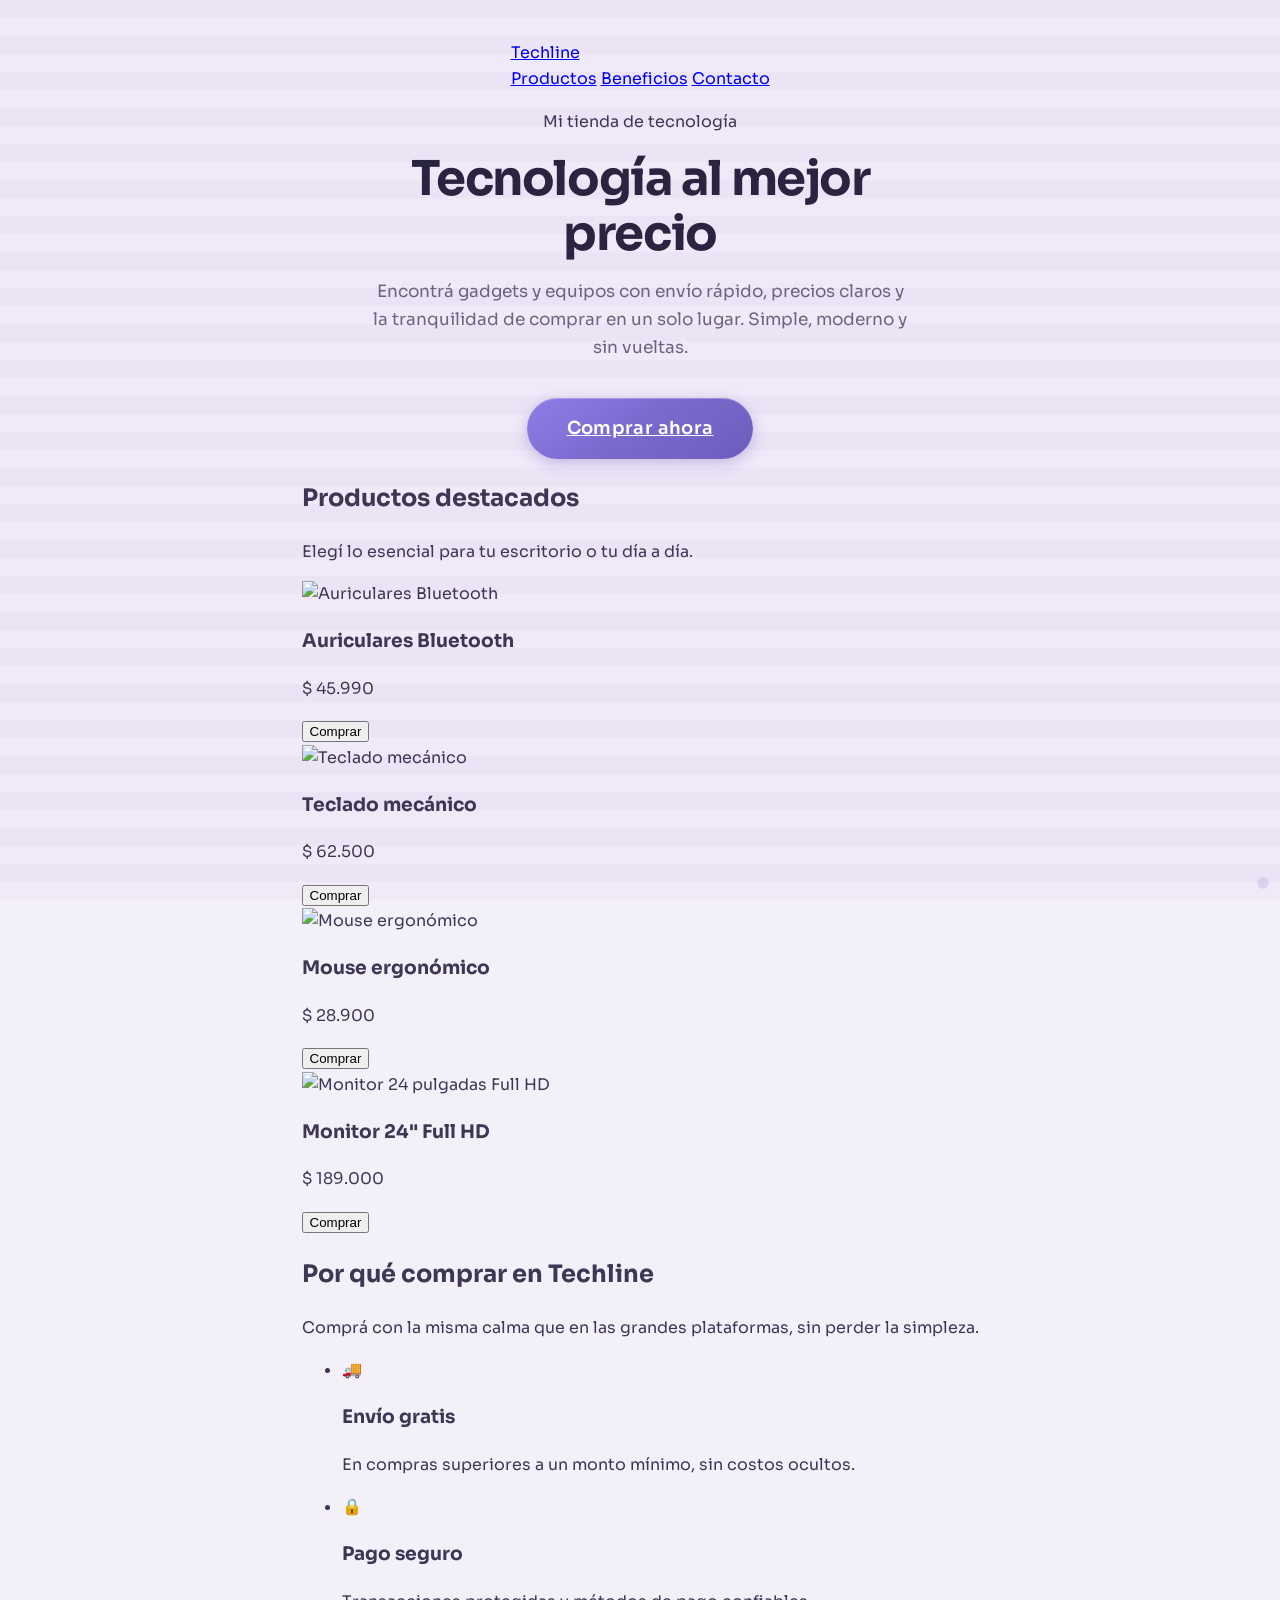
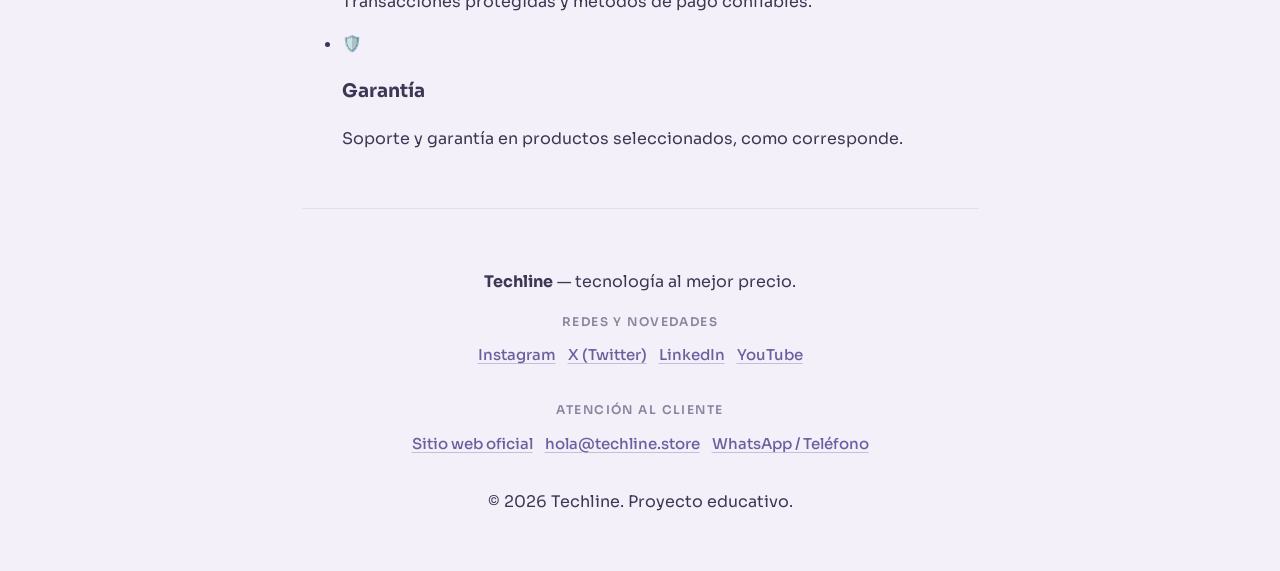
==== commit 7ddcebc0: "cambio visible" ====
--- a/index.html
+++ b/index.html
@@ -3,7 +3,11 @@
   <head>
     <meta charset="UTF-8" />
     <meta name="viewport" content="width=device-width, initial-scale=1.0" />
-    <title>Cursor AI</title>
+    <meta
+      name="description"
+      content="Techline — tecnología al mejor precio. Auriculares, teclados, monitores y más."
+    />
+    <title>Techline — Tecnología al mejor precio</title>
     <link rel="preconnect" href="https://fonts.googleapis.com" />
     <link rel="preconnect" href="https://fonts.gstatic.com" crossorigin />
     <link
@@ -13,16 +17,187 @@
     <link rel="stylesheet" href="styles.css" />
   </head>
   <body>
-    <main class="hero">
-      <h1 class="hero__title">Cursor AI</h1>
-      <p class="hero__description">
-        Editor con IA para escribir código de forma más rápida y clara.
-      </p>
-      <button type="button" class="hero__button">Empezar</button>
-
-      <footer class="footer">
+    <header class="header">
+      <div class="header__inner">
+        <a href="#inicio" class="logo">Techline</a>
+        <nav class="nav" aria-label="Principal">
+          <a href="#productos" class="nav__link">Productos</a>
+          <a href="#beneficios" class="nav__link">Beneficios</a>
+          <a href="#contacto" class="nav__link">Contacto</a>
+        </nav>
+      </div>
+    </header>
+
+    <main class="main" id="inicio">
+      <section class="hero" aria-labelledby="hero-title">
+        <p class="hero__eyebrow">Mi tienda de tecnología</p>
+        <h1 id="hero-title" class="hero__title">Tecnología al mejor precio</h1>
+        <p class="hero__description">
+          Encontrá gadgets y equipos con envío rápido, precios claros y la
+          tranquilidad de comprar en un solo lugar. Simple, moderno y sin
+          vueltas.
+        </p>
+        <a href="#productos" class="hero__button">Comprar ahora</a>
+      </section>
+
+      <section class="section products" id="productos" aria-labelledby="products-title">
+        <div class="section__head">
+          <h2 id="products-title" class="section__title">Productos destacados</h2>
+          <p class="section__subtitle">
+            Elegí lo esencial para tu escritorio o tu día a día.
+          </p>
+        </div>
+
+        <div class="products__grid">
+          <article class="product-card">
+            <div class="product-card__media">
+              <img
+                class="product-card__img"
+                src="https://placehold.co/400x260/ebe4f5/5548a8/png?text=Auriculares"
+                alt="Auriculares Bluetooth"
+                width="400"
+                height="260"
+                loading="lazy"
+              />
+            </div>
+            <div class="product-card__body">
+              <h3 class="product-card__name">Auriculares Bluetooth</h3>
+              <p class="product-card__price" aria-label="Precio">$ 45.990</p>
+              <button
+                type="button"
+                class="product-card__btn js-buy"
+                data-product="Auriculares Bluetooth"
+              >
+                Comprar
+              </button>
+            </div>
+          </article>
+
+          <article class="product-card">
+            <div class="product-card__media">
+              <img
+                class="product-card__img"
+                src="https://placehold.co/400x260/ebe4f5/5548a8/png?text=Teclado"
+                alt="Teclado mecánico"
+                width="400"
+                height="260"
+                loading="lazy"
+              />
+            </div>
+            <div class="product-card__body">
+              <h3 class="product-card__name">Teclado mecánico</h3>
+              <p class="product-card__price" aria-label="Precio">$ 62.500</p>
+              <button
+                type="button"
+                class="product-card__btn js-buy"
+                data-product="Teclado mecánico"
+              >
+                Comprar
+              </button>
+            </div>
+          </article>
+
+          <article class="product-card">
+            <div class="product-card__media">
+              <img
+                class="product-card__img"
+                src="https://placehold.co/400x260/ebe4f5/5548a8/png?text=Mouse"
+                alt="Mouse ergonómico"
+                width="400"
+                height="260"
+                loading="lazy"
+              />
+            </div>
+            <div class="product-card__body">
+              <h3 class="product-card__name">Mouse ergonómico</h3>
+              <p class="product-card__price" aria-label="Precio">$ 28.900</p>
+              <button
+                type="button"
+                class="product-card__btn js-buy"
+                data-product="Mouse ergonómico"
+              >
+                Comprar
+              </button>
+            </div>
+          </article>
+
+          <article class="product-card">
+            <div class="product-card__media">
+              <img
+                class="product-card__img"
+                src="https://placehold.co/400x260/ebe4f5/5548a8/png?text=Monitor"
+                alt="Monitor 24 pulgadas Full HD"
+                width="400"
+                height="260"
+                loading="lazy"
+              />
+            </div>
+            <div class="product-card__body">
+              <h3 class="product-card__name">Monitor 24&quot; Full HD</h3>
+              <p class="product-card__price" aria-label="Precio">$ 189.000</p>
+              <button
+                type="button"
+                class="product-card__btn js-buy"
+                data-product="Monitor 24 Full HD"
+              >
+                Comprar
+              </button>
+            </div>
+          </article>
+        </div>
+      </section>
+
+      <section
+        class="section benefits"
+        id="beneficios"
+        aria-labelledby="benefits-title"
+      >
+        <div class="section__head">
+          <h2 id="benefits-title" class="section__title">Por qué comprar en Techline</h2>
+          <p class="section__subtitle">
+            Comprá con la misma calma que en las grandes plataformas, sin perder
+            la simpleza.
+          </p>
+        </div>
+
+        <ul class="benefits__list">
+          <li class="benefits__item">
+            <span class="benefits__icon" aria-hidden="true">🚚</span>
+            <div class="benefits__text">
+              <h3 class="benefits__name">Envío gratis</h3>
+              <p class="benefits__desc">
+                En compras superiores a un monto mínimo, sin costos ocultos.
+              </p>
+            </div>
+          </li>
+          <li class="benefits__item">
+            <span class="benefits__icon" aria-hidden="true">🔒</span>
+            <div class="benefits__text">
+              <h3 class="benefits__name">Pago seguro</h3>
+              <p class="benefits__desc">
+                Transacciones protegidas y métodos de pago confiables.
+              </p>
+            </div>
+          </li>
+          <li class="benefits__item">
+            <span class="benefits__icon" aria-hidden="true">🛡️</span>
+            <div class="benefits__text">
+              <h3 class="benefits__name">Garantía</h3>
+              <p class="benefits__desc">
+                Soporte y garantía en productos seleccionados, como corresponde.
+              </p>
+            </div>
+          </li>
+        </ul>
+      </section>
+
+      <footer class="footer" id="contacto">
+        <p class="footer__brand">
+          <strong>Techline</strong> — tecnología al mejor precio.
+        </p>
+
         <section class="footer__section" aria-labelledby="footer-social">
-          <h2 id="footer-social" class="footer__heading">Redes sociales</h2>
+          <h2 id="footer-social" class="footer__heading">Redes y novedades</h2>
           <nav class="footer__nav" aria-label="Redes sociales">
             <a
               class="footer__link"
@@ -51,43 +226,33 @@
               target="_blank"
               rel="noopener noreferrer"
               >YouTube</a
-            >
-            <a
-              class="footer__link"
-              href="https://www.tiktok.com/"
-              target="_blank"
-              rel="noopener noreferrer"
-              >TikTok</a
-            >
-            <a
-              class="footer__link"
-              href="https://github.com/"
-              target="_blank"
-              rel="noopener noreferrer"
-              >GitHub</a
             >
           </nav>
         </section>
 
         <section class="footer__section" aria-labelledby="footer-contact">
-          <h2 id="footer-contact" class="footer__heading">Contacto</h2>
+          <h2 id="footer-contact" class="footer__heading">Atención al cliente</h2>
           <nav class="footer__nav" aria-label="Formas de contacto">
-            <a
-              class="footer__link"
-              href="https://cursor.com"
-              target="_blank"
-              rel="noopener noreferrer"
-              >Sitio web</a
-            >
-            <a
-              class="footer__link"
-              href="mailto:contacto@ejemplo.com"
-              >Correo electrónico</a
-            >
-            <a class="footer__link" href="tel:+34900000000">Teléfono</a>
+            <a class="footer__link" href="https://techline.example.com"
+              >Sitio web oficial</a
+            >
+            <a class="footer__link" href="mailto:hola@techline.store"
+              >hola@techline.store</a
+            >
+            <a class="footer__link" href="tel:+5411999887766">WhatsApp / Teléfono</a>
           </nav>
         </section>
+
+        <p class="footer__legal">© <span id="year"></span> Techline. Proyecto educativo.</p>
       </footer>
+
+      <div
+        id="toast"
+        class="toast"
+        role="status"
+        aria-live="polite"
+        aria-atomic="true"
+      ></div>
 
       <a
         href="easter.html"
@@ -96,5 +261,27 @@
         title=""
       ></a>
     </main>
+
+    <script>
+      document.getElementById("year").textContent = new Date().getFullYear();
+
+      (function () {
+        var toast = document.getElementById("toast");
+        var hideTimer;
+
+        document.querySelectorAll(".js-buy").forEach(function (btn) {
+          btn.addEventListener("click", function () {
+            var name = btn.getAttribute("data-product") || "Producto";
+            toast.textContent =
+              "¡Listo! Demo: agregamos «" + name + "» al carrito.";
+            toast.classList.add("toast--visible");
+            clearTimeout(hideTimer);
+            hideTimer = setTimeout(function () {
+              toast.classList.remove("toast--visible");
+            }, 3200);
+          });
+        });
+      })();
+    </script>
   </body>
 </html>
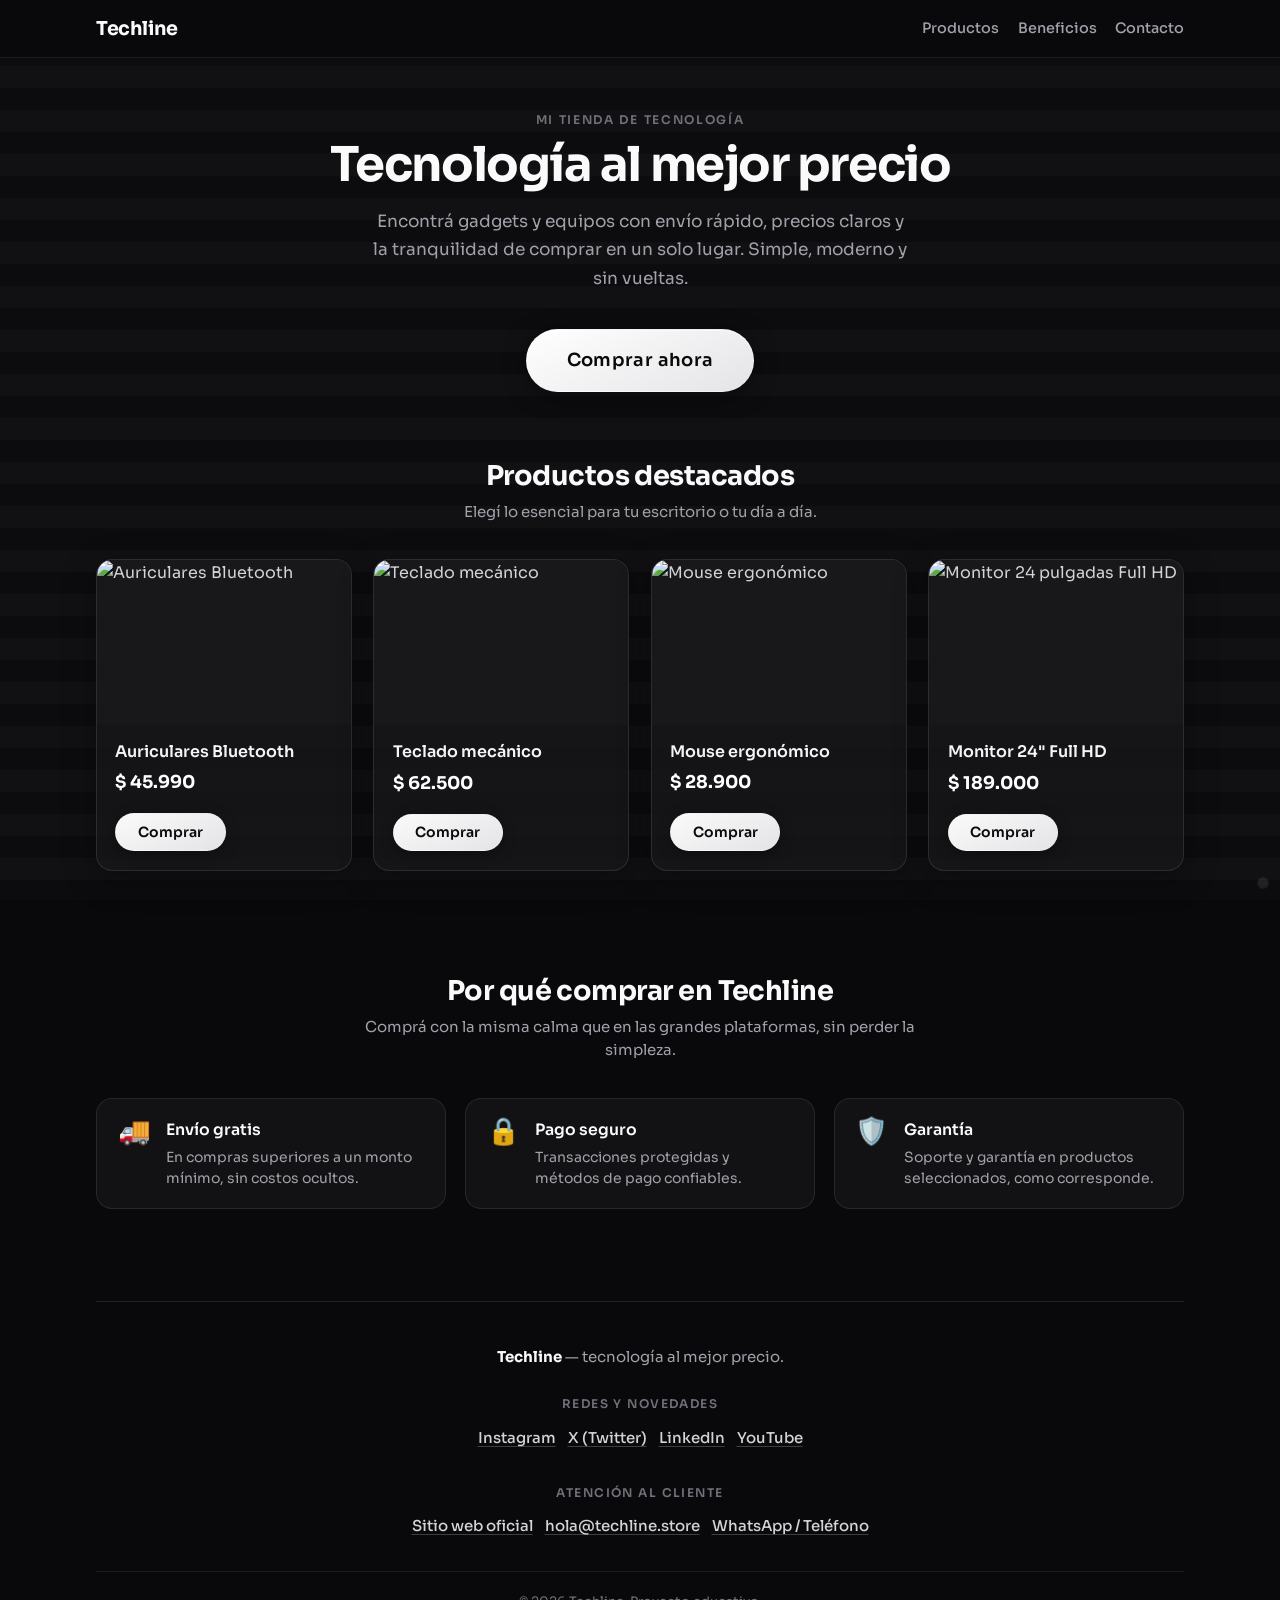
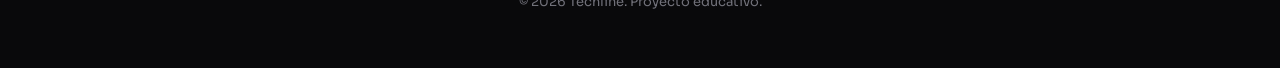
==== commit fc38ae8f: "describo el cambio" ====
--- a/index.html
+++ b/index.html
@@ -53,7 +53,7 @@
             <div class="product-card__media">
               <img
                 class="product-card__img"
-                src="https://placehold.co/400x260/ebe4f5/5548a8/png?text=Auriculares"
+                src="https://placehold.co/400x260/27272a/d4d4d8/png?text=Auriculares"
                 alt="Auriculares Bluetooth"
                 width="400"
                 height="260"
@@ -77,7 +77,7 @@
             <div class="product-card__media">
               <img
                 class="product-card__img"
-                src="https://placehold.co/400x260/ebe4f5/5548a8/png?text=Teclado"
+                src="https://placehold.co/400x260/27272a/d4d4d8/png?text=Teclado"
                 alt="Teclado mecánico"
                 width="400"
                 height="260"
@@ -101,7 +101,7 @@
             <div class="product-card__media">
               <img
                 class="product-card__img"
-                src="https://placehold.co/400x260/ebe4f5/5548a8/png?text=Mouse"
+                src="https://placehold.co/400x260/27272a/d4d4d8/png?text=Mouse"
                 alt="Mouse ergonómico"
                 width="400"
                 height="260"
@@ -125,7 +125,7 @@
             <div class="product-card__media">
               <img
                 class="product-card__img"
-                src="https://placehold.co/400x260/ebe4f5/5548a8/png?text=Monitor"
+                src="https://placehold.co/400x260/27272a/d4d4d8/png?text=Monitor"
                 alt="Monitor 24 pulgadas Full HD"
                 width="400"
                 height="260"
--- a/styles.css
+++ b/styles.css
@@ -6,6 +6,13 @@
 
 html {
   -webkit-text-size-adjust: 100%;
+  scroll-behavior: smooth;
+}
+
+@media (prefers-reduced-motion: reduce) {
+  html {
+    scroll-behavior: auto;
+  }
 }
 
 body {
@@ -14,42 +21,119 @@
   min-height: 100dvh;
   font-family: "Sora", system-ui, -apple-system, sans-serif;
   line-height: 1.65;
-  color: #3d3754;
-  display: flex;
-  flex-direction: column;
-  align-items: center;
-  justify-content: center;
-  padding: clamp(1.5rem, 4vw, 2.5rem) clamp(1.25rem, 5vw, 2rem);
-  /* Fondo suave: rayas horizontales tenues + degradado */
-  background-color: #f3f0fa;
+  color: #d4d4d8;
+  /* Fondo oscuro: bandas + líneas finas + brillo gris suave arriba */
+  background-color: #09090b;
   background-image: repeating-linear-gradient(
       180deg,
-      #ebe4f5 0,
-      #ebe4f5 18px,
-      #f0e9f8 18px,
-      #f0e9f8 36px
+      #0c0c0f 0,
+      #0c0c0f 22px,
+      #111114 22px,
+      #111114 44px
     ),
     repeating-linear-gradient(
       180deg,
       transparent 0,
-      transparent 6px,
-      rgba(124, 107, 207, 0.06) 6px,
-      rgba(124, 107, 207, 0.06) 7px
+      transparent 5px,
+      rgba(255, 255, 255, 0.04) 5px,
+      rgba(255, 255, 255, 0.04) 6px
     ),
     radial-gradient(
-      ellipse 100% 70% at 50% -15%,
-      rgba(255, 255, 255, 0.9),
-      transparent 52%
+      ellipse 95% 65% at 50% -18%,
+      rgba(228, 228, 231, 0.09),
+      transparent 55%
     );
   background-attachment: fixed;
 }
 
+.header {
+  position: sticky;
+  top: 0;
+  z-index: 50;
+  background: rgba(9, 9, 11, 0.82);
+  backdrop-filter: blur(12px);
+  -webkit-backdrop-filter: blur(12px);
+  border-bottom: 1px solid rgba(255, 255, 255, 0.08);
+}
+
+.header__inner {
+  max-width: 72rem;
+  margin: 0 auto;
+  padding: 0.8rem clamp(1.25rem, 5vw, 2rem);
+  display: flex;
+  align-items: center;
+  justify-content: space-between;
+  gap: 1rem;
+  flex-wrap: wrap;
+}
+
+.logo {
+  font-size: 1.2rem;
+  font-weight: 700;
+  letter-spacing: -0.02em;
+  color: #fafafa;
+  text-decoration: none;
+  transition: color 0.15s ease;
+}
+
+.logo:hover {
+  color: #fff;
+}
+
+.logo:focus-visible {
+  outline: 2px solid rgba(255, 255, 255, 0.45);
+  outline-offset: 3px;
+  border-radius: 4px;
+}
+
+.nav {
+  display: flex;
+  flex-wrap: wrap;
+  align-items: center;
+  gap: 0.25rem 1.15rem;
+}
+
+.nav__link {
+  font-size: 0.9rem;
+  font-weight: 500;
+  color: #a1a1aa;
+  text-decoration: none;
+  transition: color 0.15s ease;
+}
+
+.nav__link:hover {
+  color: #fafafa;
+}
+
+.nav__link:focus-visible {
+  outline: 2px solid rgba(255, 255, 255, 0.4);
+  outline-offset: 2px;
+  border-radius: 4px;
+}
+
+.main {
+  width: 100%;
+  max-width: 72rem;
+  margin: 0 auto;
+  padding: 0 clamp(1.25rem, 5vw, 2rem)
+    clamp(2.25rem, 5vw, 3.5rem);
+}
+
 .hero {
   width: 100%;
-  max-width: min(38rem, 100%);
+  max-width: 40rem;
   margin: 0 auto;
-  padding: 0;
+  padding: clamp(2rem, 6vw, 3.25rem) 0 clamp(0.5rem, 2vw, 1rem);
   text-align: center;
+}
+
+.hero__eyebrow {
+  margin: 0 0 0.45rem;
+  font-size: 0.75rem;
+  font-weight: 600;
+  letter-spacing: 0.14em;
+  text-transform: uppercase;
+  color: #71717a;
 }
 
 .hero__title {
@@ -58,14 +142,14 @@
   font-weight: 700;
   letter-spacing: -0.03em;
   line-height: 1.15;
-  color: #2a2440;
+  color: #fafafa;
 }
 
 .hero__description {
   margin: 0 0 clamp(1.75rem, 5vw, 2.25rem);
   font-size: clamp(0.9375rem, 2.5vw, 1.0625rem);
   font-weight: 400;
-  color: #6b6580;
+  color: #a1a1aa;
   max-width: 32em;
   margin-left: auto;
   margin-right: auto;
@@ -82,33 +166,38 @@
   font-size: clamp(1rem, 2.5vw, 1.125rem);
   font-weight: 600;
   letter-spacing: 0.02em;
-  color: #fff;
-  background: linear-gradient(145deg, #8f7ee8 0%, #7c6bcf 45%, #6b5dbe 100%);
+  color: #0a0a0a;
+  background: linear-gradient(155deg, #ffffff 0%, #f4f4f5 40%, #e4e4e7 100%);
   border-radius: 999px;
-  border: none;
+  border: 1px solid rgba(255, 255, 255, 0.12);
   cursor: pointer;
-  box-shadow: 0 4px 14px rgba(108, 91, 190, 0.35),
-    0 1px 0 rgba(255, 255, 255, 0.25) inset;
+  box-shadow: 0 4px 24px rgba(0, 0, 0, 0.45),
+    0 1px 0 rgba(255, 255, 255, 0.5) inset;
   transition: transform 0.22s ease, box-shadow 0.22s ease,
     filter 0.22s ease;
 }
 
+a.hero__button {
+  text-decoration: none;
+  box-sizing: border-box;
+}
+
 .hero__button:hover {
   transform: translateY(-3px) scale(1.02);
-  box-shadow: 0 12px 28px rgba(108, 91, 190, 0.45),
-    0 4px 12px rgba(108, 91, 190, 0.2), 0 1px 0 rgba(255, 255, 255, 0.35) inset;
-  filter: brightness(1.06);
+  box-shadow: 0 14px 36px rgba(0, 0, 0, 0.55),
+    0 2px 0 rgba(255, 255, 255, 0.65) inset;
+  filter: brightness(1.03);
 }
 
 .hero__button:focus-visible {
-  outline: 3px solid rgba(124, 107, 207, 0.55);
+  outline: 3px solid rgba(255, 255, 255, 0.45);
   outline-offset: 4px;
 }
 
 .hero__button:active {
   transform: translateY(-1px) scale(1);
-  box-shadow: 0 4px 16px rgba(108, 91, 190, 0.35);
-  filter: brightness(0.98);
+  box-shadow: 0 4px 18px rgba(0, 0, 0, 0.45);
+  filter: brightness(0.97);
 }
 
 @media (prefers-reduced-motion: reduce) {
@@ -119,8 +208,8 @@
   .hero__button:hover {
     transform: none;
     filter: none;
-    box-shadow: 0 6px 20px rgba(108, 91, 190, 0.4),
-      0 1px 0 rgba(255, 255, 255, 0.25) inset;
+    box-shadow: 0 10px 28px rgba(0, 0, 0, 0.5),
+      0 1px 0 rgba(255, 255, 255, 0.45) inset;
   }
 
   .hero__button:active {
@@ -128,11 +217,230 @@
   }
 }
 
+.section {
+  padding: clamp(2rem, 5vw, 3.25rem) 0;
+}
+
+.section__head {
+  max-width: 36rem;
+  margin: 0 auto clamp(1.5rem, 3.5vw, 2.25rem);
+  text-align: center;
+}
+
+.section__title {
+  margin: 0 0 0.45rem;
+  font-size: clamp(1.3rem, 3.2vw, 1.7rem);
+  font-weight: 700;
+  letter-spacing: -0.02em;
+  line-height: 1.2;
+  color: #fafafa;
+}
+
+.section__subtitle {
+  margin: 0;
+  font-size: 0.9375rem;
+  color: #a1a1aa;
+  line-height: 1.55;
+}
+
+.products__grid {
+  display: grid;
+  grid-template-columns: repeat(auto-fill, minmax(15.75rem, 1fr));
+  gap: clamp(1rem, 2.5vw, 1.35rem);
+}
+
+.product-card {
+  display: flex;
+  flex-direction: column;
+  background: rgba(24, 24, 27, 0.72);
+  border: 1px solid rgba(255, 255, 255, 0.1);
+  border-radius: 1rem;
+  overflow: hidden;
+  box-shadow: 0 8px 32px rgba(0, 0, 0, 0.35);
+  transition: transform 0.28s ease, box-shadow 0.28s ease,
+    border-color 0.28s ease;
+}
+
+.product-card:hover {
+  transform: translateY(-6px);
+  box-shadow: 0 22px 48px rgba(0, 0, 0, 0.5);
+  border-color: rgba(255, 255, 255, 0.18);
+}
+
+.product-card__media {
+  aspect-ratio: 400 / 260;
+  overflow: hidden;
+  background: #18181b;
+}
+
+.product-card__img {
+  width: 100%;
+  height: 100%;
+  object-fit: cover;
+  display: block;
+  transition: transform 0.4s ease;
+}
+
+.product-card:hover .product-card__img {
+  transform: scale(1.06);
+}
+
+.product-card__body {
+  flex: 1;
+  display: flex;
+  flex-direction: column;
+  gap: 0.35rem;
+  padding: 1.05rem 1.15rem 1.2rem;
+  text-align: left;
+}
+
+.product-card__name {
+  margin: 0;
+  font-size: 1rem;
+  font-weight: 600;
+  color: #f4f4f5;
+  line-height: 1.3;
+}
+
+.product-card__price {
+  margin: 0;
+  font-size: 1.1rem;
+  font-weight: 700;
+  color: #fff;
+}
+
+.product-card__btn {
+  margin-top: 0.65rem;
+  align-self: flex-start;
+  padding: 0.55rem 1.35rem;
+  font-family: inherit;
+  font-size: 0.875rem;
+  font-weight: 600;
+  color: #0a0a0a;
+  background: linear-gradient(155deg, #fafafa 0%, #e4e4e7 100%);
+  border: 1px solid rgba(255, 255, 255, 0.15);
+  border-radius: 999px;
+  cursor: pointer;
+  box-shadow: 0 3px 14px rgba(0, 0, 0, 0.35);
+  transition: transform 0.2s ease, filter 0.2s ease, box-shadow 0.2s ease;
+}
+
+.product-card__btn:hover {
+  filter: brightness(1.05);
+  transform: translateY(-2px);
+  box-shadow: 0 8px 22px rgba(0, 0, 0, 0.45);
+}
+
+.product-card__btn:focus-visible {
+  outline: 2px solid rgba(255, 255, 255, 0.45);
+  outline-offset: 2px;
+}
+
+.product-card__btn:active {
+  transform: translateY(0);
+  filter: brightness(0.98);
+}
+
+.benefits__list {
+  list-style: none;
+  margin: 0;
+  padding: 0;
+  display: grid;
+  grid-template-columns: 1fr;
+  gap: 1rem;
+}
+
+@media (min-width: 700px) {
+  .benefits__list {
+    grid-template-columns: repeat(3, 1fr);
+    gap: 1.15rem;
+  }
+}
+
+.benefits__item {
+  display: flex;
+  gap: 0.95rem;
+  align-items: flex-start;
+  padding: 1.2rem 1.3rem;
+  background: rgba(24, 24, 27, 0.65);
+  border: 1px solid rgba(255, 255, 255, 0.09);
+  border-radius: 1rem;
+  transition: border-color 0.22s ease, box-shadow 0.22s ease;
+}
+
+.benefits__item:hover {
+  border-color: rgba(255, 255, 255, 0.16);
+  box-shadow: 0 12px 36px rgba(0, 0, 0, 0.35);
+}
+
+.benefits__icon {
+  font-size: 1.65rem;
+  line-height: 1;
+  flex-shrink: 0;
+}
+
+.benefits__text {
+  min-width: 0;
+}
+
+.benefits__name {
+  margin: 0 0 0.2rem;
+  font-size: 0.98rem;
+  font-weight: 600;
+  color: #fafafa;
+}
+
+.benefits__desc {
+  margin: 0;
+  font-size: 0.875rem;
+  color: #a1a1aa;
+  line-height: 1.5;
+}
+
+.toast {
+  position: fixed;
+  left: 50%;
+  bottom: max(1.1rem, env(safe-area-inset-bottom));
+  z-index: 10000;
+  max-width: min(22rem, calc(100vw - 2rem));
+  padding: 0.8rem 1.1rem;
+  font-size: 0.875rem;
+  font-weight: 500;
+  color: #e4e4e7;
+  text-align: center;
+  background: rgba(39, 39, 42, 0.96);
+  border: 1px solid rgba(255, 255, 255, 0.12);
+  border-radius: 0.75rem;
+  box-shadow: 0 16px 48px rgba(0, 0, 0, 0.55);
+  transform: translate(-50%, 130%);
+  opacity: 0;
+  pointer-events: none;
+  transition: transform 0.38s cubic-bezier(0.22, 1, 0.36, 1), opacity 0.28s ease;
+}
+
+.toast--visible {
+  transform: translate(-50%, 0);
+  opacity: 1;
+}
+
 .footer {
-  margin-top: clamp(2.5rem, 7vw, 3.5rem);
-  padding-top: clamp(2rem, 6vw, 2.75rem);
-  border-top: 1px solid rgba(42, 36, 64, 0.08);
+  margin-top: clamp(1.5rem, 4vw, 2.5rem);
+  padding-top: clamp(2rem, 5vw, 2.75rem);
+  border-top: 1px solid rgba(255, 255, 255, 0.1);
   text-align: center;
+}
+
+.footer__brand {
+  margin: 0 0 clamp(1.2rem, 3vw, 1.6rem);
+  font-size: 0.9375rem;
+  font-weight: 400;
+  color: #a1a1aa;
+  line-height: 1.5;
+}
+
+.footer__brand strong {
+  font-weight: 700;
+  color: #fafafa;
 }
 
 .footer__section {
@@ -149,7 +457,7 @@
   font-weight: 600;
   letter-spacing: 0.12em;
   text-transform: uppercase;
-  color: #8b849e;
+  color: #71717a;
 }
 
 .footer__nav {
@@ -163,22 +471,30 @@
 .footer__link {
   font-size: clamp(0.875rem, 2.4vw, 0.9375rem);
   font-weight: 500;
-  color: #6b5f9e;
+  color: #d4d4d8;
   text-decoration: underline;
-  text-decoration-color: rgba(107, 95, 158, 0.35);
+  text-decoration-color: rgba(255, 255, 255, 0.22);
   text-underline-offset: 0.2em;
   transition: color 0.15s ease, text-decoration-color 0.15s ease;
 }
 
 .footer__link:hover {
-  color: #5548a8;
-  text-decoration-color: rgba(85, 72, 168, 0.55);
+  color: #fff;
+  text-decoration-color: rgba(255, 255, 255, 0.45);
 }
 
 .footer__link:focus-visible {
-  outline: 2px solid rgba(124, 107, 207, 0.6);
+  outline: 2px solid rgba(255, 255, 255, 0.4);
   outline-offset: 3px;
   border-radius: 2px;
+}
+
+.footer__legal {
+  margin: clamp(1.35rem, 3.5vw, 1.85rem) 0 0;
+  padding-top: 1.15rem;
+  border-top: 1px solid rgba(255, 255, 255, 0.08);
+  font-size: 0.8125rem;
+  color: #71717a;
 }
 
 /* Easter egg: enlace discreto en esquina */
@@ -190,21 +506,21 @@
   width: 0.625rem;
   height: 0.625rem;
   border-radius: 50%;
-  background: rgba(107, 93, 190, 0.35);
-  box-shadow: 0 0 0 1px rgba(107, 93, 190, 0.2);
-  opacity: 0.45;
+  background: rgba(255, 255, 255, 0.18);
+  box-shadow: 0 0 0 1px rgba(255, 255, 255, 0.12);
+  opacity: 0.5;
   transition: opacity 0.2s ease, transform 0.2s ease, background 0.2s ease;
 }
 
 .easter-egg:hover {
   opacity: 1;
-  background: rgba(107, 93, 190, 0.65);
+  background: rgba(255, 255, 255, 0.42);
   transform: scale(1.15);
 }
 
 .easter-egg:focus-visible {
   opacity: 1;
-  outline: 2px solid #7c6bcf;
+  outline: 2px solid #fafafa;
   outline-offset: 3px;
 }
 
@@ -215,6 +531,38 @@
 
   .easter-egg:hover {
     transform: none;
+  }
+
+  .product-card {
+    transition: border-color 0.2s ease, box-shadow 0.2s ease;
+  }
+
+  .product-card:hover {
+    transform: none;
+  }
+
+  .product-card:hover .product-card__img {
+    transform: none;
+  }
+
+  .product-card__btn {
+    transition: filter 0.15s ease, box-shadow 0.15s ease;
+  }
+
+  .product-card__btn:hover {
+    transform: none;
+  }
+
+  .benefits__item {
+    transition: border-color 0.2s ease, box-shadow 0.2s ease;
+  }
+
+  .toast {
+    transition: opacity 0.2s ease;
+  }
+
+  .toast--visible {
+    transform: translate(-50%, 0);
   }
 }
 
@@ -238,17 +586,17 @@
   margin-bottom: 1rem;
   font-size: 0.875rem;
   font-weight: 500;
-  color: #6b6580;
+  color: #a1a1aa;
   text-decoration: none;
   transition: color 0.15s ease;
 }
 
 .game-back:hover {
-  color: #5548a8;
+  color: #fafafa;
 }
 
 .game-back:focus-visible {
-  outline: 2px solid rgba(124, 107, 207, 0.55);
+  outline: 2px solid rgba(255, 255, 255, 0.4);
   outline-offset: 3px;
   border-radius: 2px;
 }
@@ -258,13 +606,13 @@
   font-size: clamp(1.5rem, 4vw, 1.875rem);
   font-weight: 700;
   letter-spacing: -0.02em;
-  color: #2a2440;
+  color: #fafafa;
 }
 
 .game-intro {
   margin: 0 0 1.25rem;
   font-size: 0.9375rem;
-  color: #6b6580;
+  color: #a1a1aa;
   max-width: 26rem;
 }
 
@@ -276,7 +624,7 @@
   margin-bottom: 1rem;
   font-size: 0.9375rem;
   font-weight: 600;
-  color: #524a68;
+  color: #d4d4d8;
 }
 
 .game-field {
@@ -285,9 +633,9 @@
   height: min(52vh, 360px);
   flex-shrink: 0;
   border-radius: 1rem;
-  border: 1px solid rgba(124, 107, 207, 0.18);
-  background: rgba(255, 255, 255, 0.55);
-  box-shadow: 0 8px 32px rgba(107, 93, 190, 0.12);
+  border: 1px solid rgba(255, 255, 255, 0.12);
+  background: rgba(24, 24, 27, 0.75);
+  box-shadow: 0 8px 32px rgba(0, 0, 0, 0.4);
   overflow: hidden;
 }
 
@@ -301,9 +649,9 @@
   padding: 0;
   border: none;
   border-radius: 50%;
-  background: linear-gradient(145deg, #9d8ef0 0%, #7c6bcf 100%);
+  background: linear-gradient(155deg, #fff 0%, #e4e4e7 100%);
   cursor: pointer;
-  box-shadow: 0 6px 20px rgba(108, 91, 190, 0.4);
+  box-shadow: 0 6px 24px rgba(0, 0, 0, 0.45);
   transition: transform 0.08s ease;
 }
 
@@ -328,7 +676,7 @@
   align-items: center;
   justify-content: center;
   padding: 1.5rem;
-  background: rgba(42, 36, 64, 0.35);
+  background: rgba(0, 0, 0, 0.55);
   backdrop-filter: blur(10px);
 }
 
@@ -340,16 +688,16 @@
   max-width: 22rem;
   padding: clamp(1.5rem, 4vw, 2rem);
   border-radius: 1rem;
-  border: 1px solid rgba(124, 107, 207, 0.2);
-  background: rgba(255, 255, 255, 0.92);
-  box-shadow: 0 20px 50px rgba(107, 93, 190, 0.18);
+  border: 1px solid rgba(255, 255, 255, 0.12);
+  background: rgba(24, 24, 27, 0.94);
+  box-shadow: 0 24px 60px rgba(0, 0, 0, 0.55);
   text-align: center;
 }
 
 .game-modal p {
   margin: 0 0 1.25rem;
   font-size: 0.9375rem;
-  color: #524a68;
+  color: #a1a1aa;
   line-height: 1.5;
 }
 
@@ -365,32 +713,32 @@
   font-weight: 600;
   padding: 0.65rem 1.25rem;
   border-radius: 0.5rem;
-  border: 1px solid rgba(124, 107, 207, 0.22);
+  border: 1px solid rgba(255, 255, 255, 0.14);
   cursor: pointer;
   transition: background 0.15s ease, color 0.15s ease, filter 0.15s ease,
     box-shadow 0.15s ease;
 }
 
 .game-modal .btn-primary {
+  color: #0a0a0a;
+  background: linear-gradient(155deg, #fafafa 0%, #e4e4e7 100%);
+  border: 1px solid rgba(255, 255, 255, 0.2);
+  box-shadow: 0 4px 20px rgba(0, 0, 0, 0.35);
+}
+
+.game-modal .btn-primary:hover {
+  filter: brightness(1.04);
+  box-shadow: 0 8px 28px rgba(0, 0, 0, 0.45);
+}
+
+.game-modal .btn-ghost {
+  color: #d4d4d8;
+  background: rgba(255, 255, 255, 0.06);
+}
+
+.game-modal .btn-ghost:hover {
   color: #fff;
-  background: linear-gradient(145deg, #8f7ee8 0%, #7c6bcf 100%);
-  border: none;
-  box-shadow: 0 4px 14px rgba(108, 91, 190, 0.35);
-}
-
-.game-modal .btn-primary:hover {
-  filter: brightness(1.06);
-  box-shadow: 0 8px 22px rgba(108, 91, 190, 0.42);
-}
-
-.game-modal .btn-ghost {
-  color: #6b6580;
-  background: rgba(124, 107, 207, 0.08);
-}
-
-.game-modal .btn-ghost:hover {
-  color: #5548a8;
-  background: rgba(124, 107, 207, 0.14);
+  background: rgba(255, 255, 255, 0.1);
 }
 
 .game-modal a.btn-ghost {
@@ -403,12 +751,12 @@
   font-weight: 600;
   padding: 0.65rem 1.25rem;
   border-radius: 0.5rem;
-  border: 1px solid rgba(124, 107, 207, 0.22);
+  border: 1px solid rgba(255, 255, 255, 0.14);
 }
 
 .game-modal button:focus-visible,
 .game-modal a.btn-ghost:focus-visible {
-  outline: 2px solid rgba(124, 107, 207, 0.55);
+  outline: 2px solid rgba(255, 255, 255, 0.45);
   outline-offset: 2px;
 }
 
